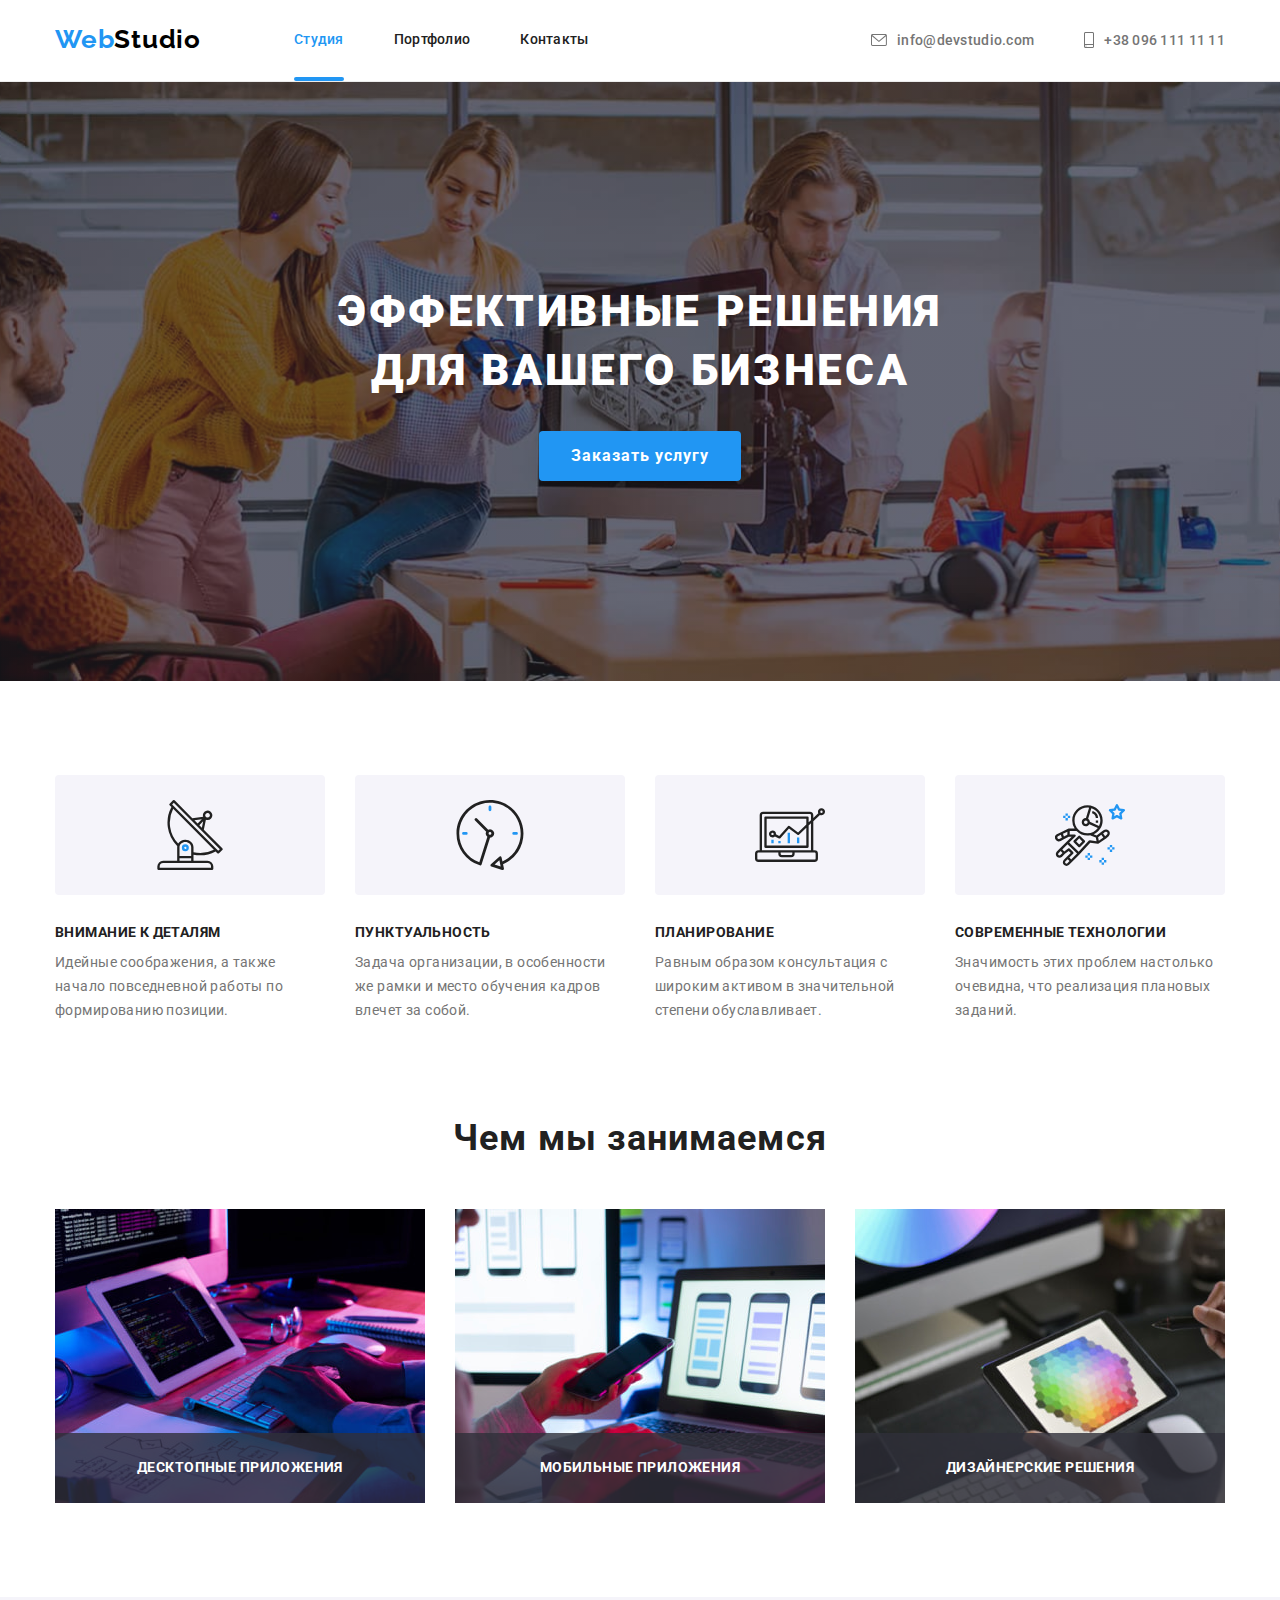
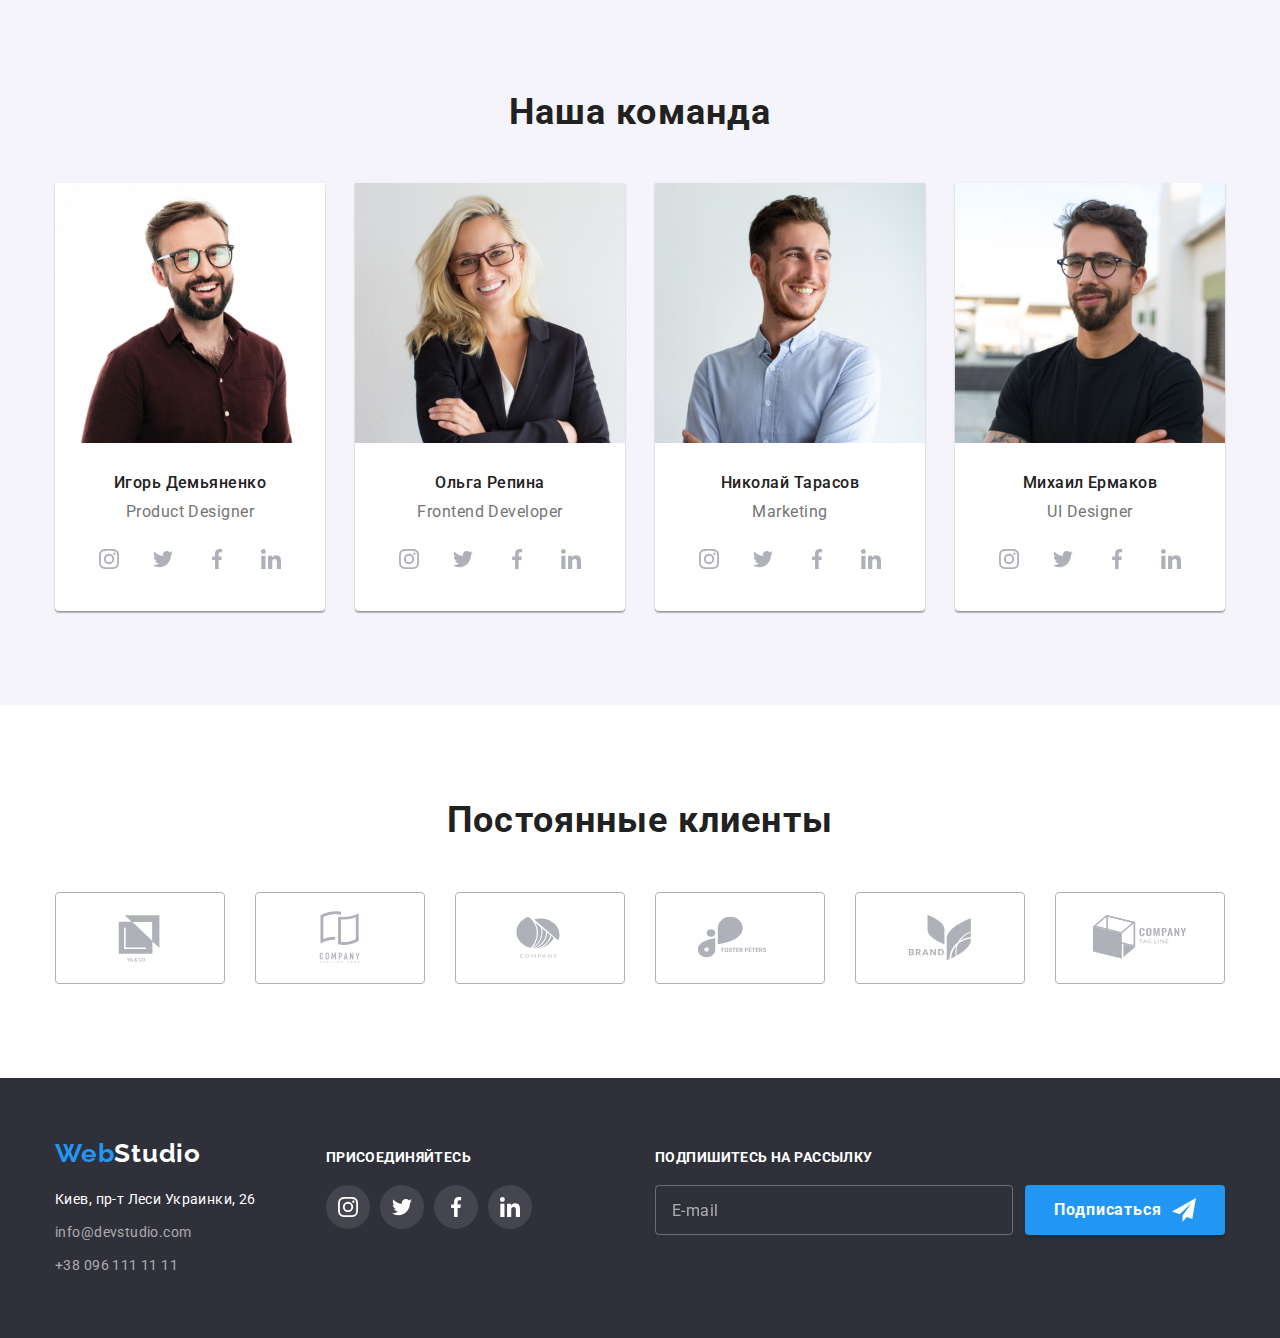
==== index.html @ 572a9377 "Initial commit" ====
<!DOCTYPE html>
<html lang="ru">
  <head>
    <meta charset="UTF-8" />
    <meta http-equiv="X-UA-Compatible" content="IE=edge" />
    <meta name="viewport" content="width=device-width, initial-scale=1.0" />
    <title>WebStudio</title>

    <!-- fonts start -->
    <link rel="preconnect" href="https://fonts.googleapis.com" />
    <link rel="preconnect" href="https://fonts.gstatic.com" crossorigin />
    <link
      href="https://fonts.googleapis.com/css2?family=Raleway:wght@700&family=Roboto:wght@400;500;700;900&display=swap"
      rel="stylesheet"
    />
    <!-- fonts end -->

    <!-- normalize styles start -->

    <link
      rel="stylesheet"
      href="https://cdnjs.cloudflare.com/ajax/libs/modern-normalize/1.1.0/modern-normalize.min.css"
    />

    <!-- normalize styles end-->

    <!-- styles start -->
    <link rel="stylesheet" href="./css/styles.css" />
    <!-- styles end -->
  </head>

  <body data-body>
    <!-- Section Header -->

    <header class="page-header">
      <div class="header-container container">
        <nav class="header-nav">
          <a class="logo-header logo link" href="./index.html" lang="en"
            >Web<span class="studio-header">Studio</span>
          </a>
          <ul class="header-list list">
            <li class="header-list-item">
              <a class="header-link current link" href="./index.html">Студия</a>
            </li>
            <li class="header-list-item">
              <a class="header-link link" href="./portfolio.html">Портфолио</a>
            </li>
            <li class="header-list-item"><a class="header-link link" href="">Контакты</a></li>
          </ul>
        </nav>
        <ul class="contacts list">
          <li class="contacts-item">
            <a class="contacts-header link" href="mailto:info@devstudio.com">
              <svg class="header-icon" width="16" height="12">
                <use href="./images/icons.svg#icon-envelope"></use>
              </svg>
              info@devstudio.com
            </a>
          </li>
          <li class="contacts-item">
            <a class="contacts-header link" href="tel:+380961111111">
              <svg class="header-icon" width="10" height="16">
                <use href="./images/icons.svg#icon-smartphone"></use>
              </svg>
              +38 096 111 11 11
            </a>
          </li>
        </ul>
      </div>
    </header>

    <!-- Main -->

    <main>
      <!-- Section Hero  -->

      <section class="hero">
        <div class="container">
          <h1 class="hero-title">Эффективные решения для вашего бизнеса</h1>
          <button class="hero-btn" type="button" data-modal-open>Заказать услугу</button>
        </div>
      </section>

      <!-- Section Feature -->

      <section class="section-feature section">
        <div class="container">
          <h2 class="section-title visually-hidden">Особенности</h2>
          <ul class="card-set feature-list list">
            <li class="feature-item card-set-item">
              <div class="feature-icon">
                <svg width="70" height="70">
                  <use href="./images/icons.svg#icon-antenna"></use>
                </svg>
              </div>
              <h3 class="feature-title">Внимание к деталям</h3>
              <p class="feature-description">
                Идейные соображения, а также начало повседневной работы по формированию позиции.
              </p>
            </li>
            <li class="fature-item card-set-item">
              <div class="feature-icon">
                <svg width="70" height="70">
                  <use href="./images/icons.svg#icon-clock"></use>
                </svg>
              </div>
              <h3 class="feature-title">Пунктуальность</h3>
              <p class="feature-description">
                Задача организации, в особенности же рамки и место обучения кадров влечет за собой.
              </p>
            </li>
            <li class="fature-item card-set-item">
              <div class="feature-icon">
                <svg width="70" height="70">
                  <use href="./images/icons.svg#icon-diagram"></use>
                </svg>
              </div>
              <h3 class="feature-title">Планирование</h3>
              <p class="feature-description">
                Равным образом консультация с широким активом в значительной степени обуславливает.
              </p>
            </li>
            <li class="fature-item card-set-item">
              <div class="feature-icon">
                <svg width="70" height="70">
                  <use href="./images/icons.svg#icon-astronaut"></use>
                </svg>
              </div>
              <h3 class="feature-title">Современные технологии</h3>
              <p class="feature-description">
                Значимость этих проблем настолько очевидна, что реализация плановых заданий.
              </p>
            </li>
          </ul>
        </div>
      </section>

      <!-- Section Examples -->

      <section class="section-examples section">
        <div class="container">
          <h2 class="section-title">Чем мы занимаемся</h2>
          <ul class="examples-list list card-set">
            <li class="examples-item card-set-item">
              <img
                src="./images/work/img_1.jpg"
                alt="программист набирает код на планшете"
                width="370"
                height="294"
              />
              <p class="examples-item-description">Десктопные приложения</p>
            </li>
            <li class="examples-item card-set-item">
              <img
                src="./images/work/img_2.jpg"
                alt="девушка сверяет макет на нокибуке и в смартфоне "
                width="370"
                height="294"
              />
              <p class="examples-item-description">Мобильные приложения</p>
            </li>
            <li class="examples-item card-set-item">
              <img
                src="./images/work/img_3.jpg"
                alt="цветовая гамма на планшете"
                width="370"
                height="294"
              />
              <p class="examples-item-description">Дизайнерские решения</p>
            </li>
          </ul>
        </div>
      </section>

      <!-- Section Team -->

      <section class="section-team section">
        <div class="container">
          <h2 class="section-title">Наша команда</h2>
          <ul class="card-set list">
            <li class="team-member card-set-item">
              <img
                class="member-photo"
                src="./images/team/person_1.jpg"
                alt="молодой мужчина с бородой, в очках, темные волосы, в коричневой рубашке"
                width="270"
                height="260"
              />
              <h3 class="member-name">Игорь Демьяненко</h3>
              <p class="member-position" lang="en">Product Designer</p>
              <ul class="social-media list">
                <li class="social-media-item">
                  <a
                    class="social-media-link link"
                    href=""
                    target="_blank"
                    rel="noopener noreferrer"
                    aria-label="instagram"
                  >
                    <svg class="social-media-icon" width="20" height="20">
                      <use href="./images/icons.svg#icon-instagram"></use>
                    </svg>
                  </a>
                </li>
                <li class="social-media-item">
                  <a
                    class="social-media-link link"
                    href=""
                    target="_blank"
                    rel="noopener noreferrer"
                    aria-label="twitter"
                  >
                    <svg class="social-media-icon" width="20" height="20">
                      <use href="./images/icons.svg#icon-twitter"></use>
                    </svg>
                  </a>
                </li>
                <li class="social-media-item">
                  <a
                    class="social-media-link link"
                    href=""
                    target="_blank"
                    rel="noopener noreferrer"
                    aria-label="facebook"
                  >
                    <svg class="social-media-icon" width="20" height="20">
                      <use href="./images/icons.svg#icon-facebook"></use>
                    </svg>
                  </a>
                </li>
                <li class="social-media-item">
                  <a
                    class="social-media-link link"
                    href=""
                    target="_blank"
                    rel="noopener noreferrer"
                    aria-label="linkedin"
                  >
                    <svg class="social-media-icon" width="20" height="20">
                      <use href="./images/icons.svg#icon-linkedin"></use>
                    </svg>
                  </a>
                </li>
              </ul>
            </li>
            <li class="team-member card-set-item">
              <img
                class="member-photo"
                src="./images/team/person_2.jpg"
                alt="молодая девушка, в очках, светлые волосы, в темном пиджаке"
                width="270"
                height="260"
              />
              <h3 class="member-name">Ольга Репина</h3>
              <p class="member-position" lang="en">Frontend Developer</p>
              <ul class="social-media list">
                <li class="social-media-item">
                  <a
                    class="social-media-link link"
                    href=""
                    target="_blank"
                    rel="noopener noreferrer"
                    aria-label="instagram"
                  >
                    <svg class="social-media-icon" width="20" height="20">
                      <use href="./images/icons.svg#icon-instagram"></use>
                    </svg>
                  </a>
                </li>
                <li class="social-media-item">
                  <a
                    class="social-media-link link"
                    href=""
                    target="_blank"
                    rel="noopener noreferrer"
                    aria-label="twitter"
                  >
                    <svg class="social-media-icon" width="20" height="20">
                      <use href="./images/icons.svg#icon-twitter"></use>
                    </svg>
                  </a>
                </li>
                <li class="social-media-item">
                  <a
                    class="social-media-link link"
                    href=""
                    target="_blank"
                    rel="noopener noreferrer"
                    aria-label="facebook"
                  >
                    <svg class="social-media-icon" width="20" height="20">
                      <use href="./images/icons.svg#icon-facebook"></use>
                    </svg>
                  </a>
                </li>
                <li class="social-media-item">
                  <a
                    class="social-media-link link"
                    href=""
                    target="_blank"
                    rel="noopener noreferrer"
                    aria-label="linkedin"
                  >
                    <svg class="social-media-icon" width="20" height="20">
                      <use href="./images/icons.svg#icon-linkedin"></use>
                    </svg>
                  </a>
                </li>
              </ul>
            </li>
            <li class="team-member card-set-item">
              <img
                class="member-photo"
                src="./images/team/person_3.jpg"
                alt="молодой мужчина с бородой, темные волосы, в светлой рубашке"
                width="270"
                height="260"
              />
              <h3 class="member-name">Николай Тарасов</h3>
              <p class="member-position" lang="en">Marketing</p>
              <ul class="social-media list">
                <li class="social-media-item">
                  <a
                    class="social-media-link link"
                    href=""
                    target="_blank"
                    rel="noopener noreferrer"
                    aria-label="instagram"
                  >
                    <svg class="social-media-icon" width="20" height="20">
                      <use href="./images/icons.svg#icon-instagram"></use>
                    </svg>
                  </a>
                </li>
                <li class="social-media-item">
                  <a
                    class="social-media-link link"
                    href=""
                    target="_blank"
                    rel="noopener noreferrer"
                    aria-label="twitter"
                  >
                    <svg class="social-media-icon" width="20" height="20">
                      <use href="./images/icons.svg#icon-twitter"></use>
                    </svg>
                  </a>
                </li>
                <li class="social-media-item">
                  <a
                    class="social-media-link link"
                    href=""
                    target="_blank"
                    rel="noopener noreferrer"
                    aria-label="facebook"
                  >
                    <svg class="social-media-icon" width="20" height="20">
                      <use href="./images/icons.svg#icon-facebook"></use>
                    </svg>
                  </a>
                </li>
                <li class="social-media-item">
                  <a
                    class="social-media-link link"
                    href=""
                    target="_blank"
                    rel="noopener noreferrer"
                    aria-label="linkedin"
                  >
                    <svg class="social-media-icon" width="20" height="20">
                      <use href="./images/icons.svg#icon-linkedin"></use>
                    </svg>
                  </a>
                </li>
              </ul>
            </li>
            <li class="team-member card-set-item">
              <img
                class="member-photo"
                src="./images/team/person_4.jpg"
                alt="молодой мужчина с бородой, в очках, темные волосы, в черной футболке"
                width="270"
                height="260"
              />
              <h3 class="member-name">Михаил Ермаков</h3>
              <p class="member-position" lang="en">UI Designer</p>
              <ul class="social-media list">
                <li class="social-media-item">
                  <a
                    class="social-media-link link"
                    href=""
                    target="_blank"
                    rel="noopener noreferrer"
                    aria-label="instagram"
                  >
                    <svg class="social-media-icon" width="20" height="20">
                      <use href="./images/icons.svg#icon-instagram"></use>
                    </svg>
                  </a>
                </li>
                <li class="social-media-item">
                  <a
                    class="social-media-link link"
                    href=""
                    target="_blank"
                    rel="noopener noreferrer"
                    aria-label="twitter"
                  >
                    <svg class="social-media-icon" width="20" height="20">
                      <use href="./images/icons.svg#icon-twitter"></use>
                    </svg>
                  </a>
                </li>
                <li class="social-media-item">
                  <a
                    class="social-media-link link"
                    href=""
                    target="_blank"
                    rel="noopener noreferrer"
                    aria-label="facebook"
                  >
                    <svg class="social-media-icon" width="20" height="20">
                      <use href="./images/icons.svg#icon-facebook"></use>
                    </svg>
                  </a>
                </li>
                <li class="social-media-item">
                  <a
                    class="social-media-link link"
                    href=""
                    target="_blank"
                    rel="noopener noreferrer"
                    aria-label="linkedin"
                  >
                    <svg class="social-media-icon" width="20" height="20">
                      <use href="./images/icons.svg#icon-linkedin"></use>
                    </svg>
                  </a>
                </li>
              </ul>
            </li>
          </ul>
        </div>
      </section>

      <!-- Section clients-->

      <section class="section-clients section">
        <div class="container">
          <h2 class="section-title">Постоянные клиенты</h2>
          <ul class="clients-list card-set list">
            <li class="client-card card-set-item">
              <a
                class="client-card-link"
                href=""
                target="_blank"
                rel="noopener noreferrer"
                aria-label="логотип компании YA&CO"
              >
                <svg class="client-icon" width="106" height="60">
                  <use href="./images/icons.svg#icon-logo-1"></use>
                </svg>
              </a>
            </li>
            <li class="client-card card-set-item">
              <a
                class="client-card-link"
                href=""
                target="_blank"
                rel="noopener noreferrer"
                aria-label="логотип компании COMPANY TAGLINE HERE"
              >
                <svg class="client-icon" width="106" height="60">
                  <use href="./images/icons.svg#icon-logo-2"></use>
                </svg>
              </a>
            </li>
            <li class="client-card card-set-item">
              <a
                class="client-card-link"
                href=""
                target="_blank"
                rel="noopener noreferrer"
                aria-label="логотип компании FOSTER PETERS"
              >
                <svg class="client-icon" width="106" height="60">
                  <use href="./images/icons.svg#icon-logo-3"></use>
                </svg>
              </a>
            </li>
            <li class="client-card card-set-item">
              <a
                class="client-card-link"
                href=""
                target="_blank"
                rel="noopener noreferrer"
                aria-label="логотип компании BRAND"
              >
                <svg class="client-icon" width="106" height="60">
                  <use href="./images/icons.svg#icon-logo-4"></use>
                </svg>
              </a>
            </li>
            <li class="client-card card-set-item">
              <a
                class="client-card-link"
                href=""
                target="_blank"
                rel="noopener noreferrer"
                aria-label="логотип компании COMPANY TAG LINE"
              >
                <svg class="client-icon" width="106" height="60">
                  <use href="./images/icons.svg#icon-logo-5"></use>
                </svg>
              </a>
            </li>
            <li class="client-card card-set-item">
              <a class="client-card-link" href="" target="_blank" rel="noopener noreferrer">
                <svg class="client-icon" width="106" height="60">
                  <use href="./images/icons.svg#icon-logo-6"></use>
                </svg>
              </a>
            </li>
          </ul>
        </div>
      </section>
    </main>

    <!--Section Footer -->

    <footer class="page-footer">
      <div class="container container-footer">
        <div class="footer-contacts">
          <a class="logo-footer logo link" href="#">Web<span class="studio-footer">Studio</span></a>
          <address class="company-address">
            <ul class="list">
              <li class="contact-item">
                <a
                  class="main-address contacts-footer link"
                  href="https://goo.gl/maps/qAztw9pVadm1YtcE8"
                  target="_blank"
                  rel="noopener noreferrer"
                  >Киев, пр-т Леси Украинки, 26</a
                >
              </li>
              <li class="contact-item">
                <a class="contacts-footer link" href="mailto:info@devstudio.com"
                  >info@devstudio.com</a
                >
              </li>
              <li class="contact-item">
                <a class="contacts-footer link" href="tel:+380961111111">+38 096 111 11 11</a>
              </li>
            </ul>
          </address>
        </div>
        <div class="footer-social">
          <h3 class="footer-social-title">присоединяйтесь</h3>
          <ul class="footer-social-media list">
            <li class="footer-social-media-item">
              <a
                class="footer-social-media-link link"
                href=""
                target="_blank"
                rel="noopener noreferrer"
                aria-label="instagram"
              >
                <svg class="footer-social-media-icon" width="20" height="20">
                  <use href="./images/icons.svg#icon-instagram"></use>
                </svg>
              </a>
            </li>
            <li class="footer-social-media-item">
              <a
                class="footer-social-media-link link"
                href=""
                target="_blank"
                rel="noopener noreferrer"
                aria-label="twitter"
              >
                <svg class="footer-social-media-icon" width="20" height="20">
                  <use href="./images/icons.svg#icon-twitter"></use>
                </svg>
              </a>
            </li>
            <li class="footer-social-media-item">
              <a
                class="footer-social-media-link link"
                href=""
                target="_blank"
                rel="noopener noreferrer"
                aria-label="facebook"
              >
                <svg class="footer-social-media-icon" width="20" height="20">
                  <use href="./images/icons.svg#icon-facebook"></use>
                </svg>
              </a>
            </li>
            <li class="footer-social-media-item">
              <a
                class="footer-social-media-link link"
                href=""
                target="_blank"
                rel="noopener noreferrer"
                aria-label="linkedin"
              >
                <svg class="footer-social-media-icon" width="20" height="20">
                  <use href="./images/icons.svg#icon-linkedin"></use>
                </svg>
              </a>
            </li>
          </ul>
        </div>
        <div class="subscription">
          <h3 class="subscription-title">Подпишитесь на рассылку</h3>
          <form>
            <div class="subscription-field">
              <label class="subscription-label">
                <input class="subscription-input" type="email" name="email" placeholder="E-mail" />
              </label>
              <button class="subscription-btn" type="submit">
                Подписаться
                <svg class="subscription-icon" width="24" height="24">
                  <use href="./images/icons.svg#icon-send"></use>
                </svg>
              </button>
            </div>
          </form>
        </div>
      </div>
    </footer>

    <!-- Modal Window -->
    <div class="backdrop is-hidden" data-modal>
      <div class="modal">
        <form class="register-form">
          <strong class="modal-title">Оставьте свои данные, мы вам перезвоним</strong>
          <div class="form-field">
            <label class="form-label" for="name">Имя</label>
            <div class="form-box">
              <input class="form-input" type="text" name="user-name" id="name" />
              <svg class="form-icon" width="18" height="18">
                <use href="./images/icons.svg#icon-person"></use>
              </svg>
            </div>
          </div>

          <div class="form-field">
            <label class="form-label" for="phone">Телефон</label>
            <div class="form-box">
              <input class="form-input" type="tel" name="phone-number" id="phone" />
              <svg class="form-icon" width="18" height="18">
                <use href="./images/icons.svg#icon-phone"></use>
              </svg>
            </div>
          </div>

          <div class="form-field">
            <label class="form-label" for="email">Почта</label>
            <div class="form-box">
              <input class="form-input" type="email" name="email" id="email" />
              <svg class="form-icon" width="18" height="18">
                <use href="./images/icons.svg#icon-email"></use>
              </svg>
            </div>
          </div>

          <label class="textarea-label">
            <span class="form-label-name">Комментарий</span>
            <textarea name="comments" placeholder="Введите текст"></textarea>
          </label>

          <label class="form-checkbox">
            <input
              class="visually-hidden form-checkbox-input"
              type="checkbox"
              name="user-agreement"
            />
            <span class="custom-checkbox">
              <svg class="custom-checkbox-icon" width="16" height="15">
                <use href="./images/icons.svg#icon-check"></use>
              </svg>
            </span>
            <span class="form-checkbox-agreement"
              >Соглашаюсь с рассылкой и принимаю
              <a class="agreement-conditions" href="#" target="_blank" rel="noopener norefferer"
                >Условия договора</a
              ></span
            >
          </label>
          <button class="send-btn" type="submit">Отправить</button>
        </form>
        <button class="modal-close-btn" type="button" data-modal-close>
          <svg class="modal-close-btn-icon" width="18" height="18">
            <use href="./images/icons.svg#icon-close"></use>
          </svg>
        </button>
      </div>
    </div>

    <script src="./js/modal.js"></script>
  </body>
</html>
---- css/styles.css ----
:root{

    /* fonts */

    --main-font: "Roboto";
    --secondary-font: "Raleway";

    /* text colors */

    --primary-text-color:#757575;
    --secondary-text-color: #212121;
    --decoration-text-color:#2196F3;
    --studio-header-color:#000000;
    --light-text-color:#ffffff;
    --contacts-text-color:rgba(255, 255, 255, 0.6);
    --primary-icon-link-color: #AFB1B8;
        
    /* background colors */

    --main-ligt-bg-color: #ffffff;
    --main-darck-bg-color:#2F303A;
    --btn-bg-color: #2196F3;
    --hover-btn-bg-color: #188CE8;
    --secondary-bg-color:#F5F4FA;
    --hero-bg-color: #C4C4C4;
    --footer-media-link-bg-color: rgba(255, 255, 255, 0.1);
    --item-dscr-bg-color: rgba(47, 48, 58, 0.8);
    --portfolio-overlyey-bg-color: rgba(33, 150, 243, 0.9);

    /* border colors */

    --main-brd-color: #ECECEC;
    --card-brd-color: #EEEEEE;

    /* shadows */

    --primary-shadow: rgba(0, 0, 0, 0.15);

     /* others */

    --items: 4;
    --indent: 30px;
    --animation: 250ms cubic-bezier(0.4, 0, 0.2, 1);
   
}

body {
    font-family: var(--main-font), sans-serif;
    font-size: 14px;
    line-height: 1.71;
    color: var(--primary-text-color);
    }


/* reset */
h1,
h2,
h3,
p{
    margin: 0;
}

img {
    display: block;
    max-width: 100%;
    height: auto;
}

/* common styles start */

.no-scroll{
    overflow: hidden;
}

.container {
    width: 1200px;
    padding-left: 15px;
    padding-right: 15px;
    margin-left: auto;
    margin-right: auto;
}

.link {
    text-decoration: none;
}

.list {
    list-style: none;
    margin: 0;
    padding: 0;
}

.company-address{
    font-style: inherit;
}

/* common styles end */

/* Cітка із застосуванням flex-box */

.card-set {
    display: flex;
    flex-wrap: wrap;
    margin: calc(-1 * var(--indent) / 2);
}

.card-set-item {
    flex-basis: calc((100% - var(--indent) * var(--items)) / var(--items));
    margin: calc(var(--indent) / 2);
}




/* other */

.visually-hidden {
    position: absolute;
    width: 1px;
    height: 1px;
    margin: -1px;
    border: 0;
    padding: 0;
    white-space: nowrap;
    clip-path: inset(100%);
    clip: rect(0 0 0 0);
    overflow: hidden;
}

/* Section Header */

.page-header{
    border-bottom: 1px solid var(--main-brd-color);
}

.header-container,
.header-nav{
    display: flex;
    align-items: center;
}

.logo {
    font-family: var(--secondary-font), sans-serif;
    font-weight: 700;
    font-size: 26px;
    line-height: 1.19;      
    letter-spacing: 0.03em;
    color: var(--decoration-text-color);
}

.logo-header{
    padding-top: 24px;
    padding-bottom: 25px;
    margin-right: 93px;
}

.studio-header {
    color: var(--studio-header-color);
}

.header-list {
    display: flex;
}


.header-list-item:not(:last-child){
    position: relative;

    margin-right: 50px;
} 

.header-list-item .current{
    color: var(--decoration-text-color);
}

.header-list-item .current::after{
    content: '';

    position: absolute;
    bottom:-1px;
    left: 0;

    width: 100%;
    height: 4px;
    display: inline-block;
    border-radius: 2px;
    background-color: var(--decoration-text-color);
}

.header-link {
    display: block;
    padding-top: 32px;
    padding-bottom: 32px;

    font-weight: 500;
    line-height: 1.14;
    letter-spacing: 0.02em;
    color: var(--secondary-text-color);

    transition: color var(--animation);
}

.header-link:hover,
.header-link:focus{
    color: var(--decoration-text-color);
}

.contacts{
    display: flex;
    margin-left: auto;

}

.contacts-item:not(:last-child){
    margin-right: 50px;
}

.contacts-header {
    display: flex;
    padding-top: 32px;
    padding-bottom: 32px;
    align-items: center;
    

    font-weight: 500;
    line-height: 1.19;
    letter-spacing: 0.02em;
    color: inherit;

    transition: color var(--animation);
}


.contacts-header:hover,
.contacts-header:focus{
    color: var(--decoration-text-color);
}

.header-icon {
    margin-right: 10px;
    fill: currentColor;   
}

/* Section Hero */

.hero {
    max-width: 1600px;
    margin-right: auto;
    margin-left: auto;
    padding-top: 200px;
    padding-bottom: 200px;

    text-align: center;
    
    background-color: var(--hero-bg-color);
    background-image: 
    linear-gradient(to right, rgba(47, 48, 58, 0.4), rgba(47, 48, 58, 0.4)), 
    url(../images/hero/bg-img.jpg);
    background-repeat: no-repeat;
    background-position: center;
    background-size: cover;
}

.hero-title {
    width: 696px;
    margin: 0 auto;
       
    font-weight: 900;
    font-size: 44px;
    line-height: 1.36;
    letter-spacing: 0.06em;
    text-transform: uppercase;
    color: var(--light-text-color)
    }

.hero-btn {
    margin-top: 30px;
    padding: 10px 32px;
    min-width: 200px;


    font-family: inherit;
    font-weight: 700;
    font-size: 16px;
    line-height: 1.88;
    letter-spacing: 0.06em;
    color: var(--light-text-color);
    
    box-shadow: 0px 4px 4px var(--primary-shadow);
    border: none;    
    border-radius: 4px;
    background-color: var(--btn-bg-color);
    cursor: pointer;
       
    transition: background-color var(--animation);
        
}

.hero-btn:hover,
.hero-btn:focus {
    background-color: var(--hover-btn-bg-color);
}

/* Sections */

.section {
    padding-top: 94px;
    padding-bottom: 94px;     
}

.section-title {
    margin-bottom: 50px;

    font-weight: 700;
    font-size: 36px;
    line-height: 1.17;
    text-align: center;
    letter-spacing: 0.03em;
    color: var(--secondary-text-color);
}



/* Sections Feature */

.feature-title {
    margin-bottom: 10px;

    font-weight: 700;
    font-size: inherit;
    line-height: 1.14;
    letter-spacing: 0.03em;
    text-transform: uppercase;
    color: var(--secondary-text-color);
}

.feature-icon {
    display: flex;
    align-items: center;
    justify-content: center;
    width: 270px;
    height: 120px;
    margin-bottom: 30px;
    
    border-radius: 4px;
    background-color: var(--secondary-bg-color) ;
    

}

.feature-description {
    letter-spacing: 0.03em;
}

/* Section Examples */

.section-examples {
    padding-top: 0;
}

.examples-list{
    --items: 3;
}

.examples-item{
    position: relative;
    
}

.examples-item-description{
    position: absolute;
    bottom: 0;
    left: 0;

    display: flex;
    align-items: center;
    justify-content: center;
    width: 100%;
    height: 70px;
    
    
    font-weight: 700;
    line-height: 1.14;
        letter-spacing: 0.03em;
    text-transform: uppercase;    
    color: var(--light-text-color);

    background-color: var(--item-dscr-bg-color);
}

/* Secteaon Team */

.section-team {
    background-color: var(--secondary-bg-color);
}

.team-member {
    background-color: var(--main-ligt-bg-color);
    box-shadow: 0px 1px 3px rgba(0, 0, 0, 0.12), 0px 1px 1px rgba(0, 0, 0, 0.14), 0px 2px 1px rgba(0, 0, 0, 0.2);
    border-radius: 0px 0px 4px 4px;
}

.member-photo{
    margin-bottom: 30px;
}

.member-name {
    margin-bottom: 10px;

    font-weight: 500;
    font-size: 16px;
    line-height: 1.19;  
    text-align: center;
    letter-spacing: 0.03em;
    color: var(--secondary-text-color);  
}

.member-position {
    margin-bottom: 16px;
    
    font-size: 16px;
    line-height: 1.19;
    text-align: center;
    letter-spacing: 0.03em;
    }

.social-media {
    display: flex;
    justify-content: center;
    margin-bottom: 30px;
}

.social-media-item{
    width: 44px;
    height: 44px;
}

.social-media-item:not(:last-child) {
    margin-right: 10px;
}

.social-media-link {
    display: flex;
    align-items: center;
    justify-content: center;
    width: 100%;
    height: 100%;

    color: var(--primary-icon-link-color);
    border-radius: 50%;

    transition: color var(--animation), background-color var(--animation);
}

.social-media-link:hover,
.social-media-link:focus{
    color: var(--light-text-color);
    background-color: var(--decoration-text-color);
    outline: transparent;
}

.social-media-icon{
    fill: currentColor;
}

/* Section clients */

.clients-list  {
    --items: 6; 
}

.client-card{
    height: 92px;
}

.client-card-link {
    display: flex;
    align-items: center;
    justify-content: center;
    width: 100%;
    height: 100%;

    border: 1px solid #AFB1B8;
    border-radius: 4px;
    color: var(--primary-icon-link-color);

    transition: color var(--animation), border-color var(--animation);
}

.client-card-link:hover,
.client-card-link:focus {
    color: var(--decoration-text-color);
    border-color: var(--decoration-text-color);
    outline: transparent;    
}

.client-icon{
    fill: currentColor;
}


/* Section Portfolio */

.portfolio-btn-list{
    display: flex;
   
    justify-content: center;
    margin-bottom: 50px;  
}

.btn-item:not(:last-child) {
    margin-right: 8px;
}

.portfolio-btn {
    padding: 6px 22px;
    
    font-family: inherit;
    font-weight: 500;
    font-size: 16px;
    line-height: 1.63;
    text-align: center;
    letter-spacing: 0.03em;
    color: var(--secondary-text-color);
    border-radius: 4px;
    border:none;
    background-color: var(--secondary-bg-color);
    cursor: pointer;

    transition: color var(--animation), background-color var(--animation), box-shadow var(--animation);
}

.portfolio-btn:hover,
.portfolio-btn:focus {
    color: var(--light-text-color);
    background-color: var(--btn-bg-color);
    box-shadow: 
    0px 3px 1px rgba(0, 0, 0, 0.1), 
    0px 1px 2px rgba(0, 0, 0, 0.08), 
    0px 2px 2px rgba(0, 0, 0, 0.12);
}

.portfolio-list{
    --items: 3;
}

.portfolio-item {
    position: relative;
    overflow: hidden;
}

.project-item{
    display: block;

    transition: box-shadow var(--animation)
}

.project-item:hover,
.project-item:focus{
    box-shadow:  
    0px 1px 1px rgba(0, 0, 0, 0.12), 
    0px 4px 4px rgba(0, 0, 0, 0.06), 
    1px 4px 6px rgba(0, 0, 0, 0.16);
}

.portfolio-overlay {
    position: absolute;
    top: 0;
    left: 0;
    

    transform: translateY(101%);

    width: 100%;
    height: 100%;
   
    padding: 63px 24px;

    background-color: var(--portfolio-overlyey-bg-color);

    
    transition: transform var(--animation);
}

.card-set-item:hover .portfolio-overlay {
    transform: translateY(0);

}

.portfolio-description {
    font-size: 18px;
    line-height: 1.56;
    letter-spacing: 0.03em;
    color: var(--light-text-color);


}

.project {
    padding: 20px 24px;
    border: 1px solid var(--card-brd-color);
    border-top: none;
}



.project-name{
    margin-bottom: 4px;

    font-weight: 700;
    font-size: 18px;
    line-height: 2.0;
    letter-spacing: 0.06em;
    color: var(--secondary-text-color);
}

.project-type {
    font-size: 16px;
    line-height: 1.88;     
    letter-spacing: 0.03em;
    color: var(--primary-text-color);
}




/* Section Footer */

.page-footer{
    padding-top: 60px;
    padding-bottom: 60px;

    background-color: var(--main-darck-bg-color);
}

.container-footer{
    display: flex;
    align-items: baseline;
}

.footer-contacts{
    margin-right: 70px;
}
    

.logo-footer{
    display: block;
    margin-bottom: 20px;

    
}

.studio-footer {
    color: var(--light-text-color);
}

.list .main-address{
    color: var(--light-text-color);
}

.contact-item:not(:last-child) {
    margin-bottom: 9px;
}

.contacts-footer{      
    letter-spacing: 0.03em;
    color: var(--contacts-text-color);

    transition: color var(--animation);
}

.contacts-footer:hover,
.contacts-footer:focus{
    color: var(--decoration-text-color);
}

.footer-social-title,
.subscription-title{
    margin-bottom: 20px;
    
    font-size: 14px;
    line-height: 1.14;
    letter-spacing: 0.03em;
    text-transform: uppercase;
    color: var(--light-text-color);

}

.footer-social-media {
    display: flex;
    justify-content: center; 
}

.footer-social-media-item{
    width: 44px;
    height: 44px;
}

.footer-social-media-item:not(:last-child){
    margin-right: 10px;
}

.footer-social-media-link {
    display: flex;
    align-items: center;
    justify-content: center;
    width: 100%;
    height: 100%;

    color: var(--light-text-color);
    background-color:var(--footer-media-link-bg-color) ;
    border-radius: 50%;

    transition: background-color var(--animation);
}

.footer-social-media-link:hover,
.footer-social-media-link:focus {
    background-color:var(--btn-bg-color);
    outline: transparent;
}



.footer-social-media-icon {
    fill: currentColor;
}

.subscription{
    margin-left: auto;
}

.subscription-field{
    display: flex;
    gap: 12px;
}

.subscription-input::placeholder{
    font-size: 16px;
    line-height: 1.25;
    letter-spacing: 0.03em;
    color: var(--contacts-text-color);}

.subscription-input{
    width: 358px;
    height: 50px;
    padding: 0 16px;

    font-size: 16px;
    line-height: 1.25;
    letter-spacing: 0.03em;
    color: var(--contacts-text-color);

    background-color: inherit;
    border: 1px solid rgba(255, 255, 255, 0.3);
    filter: drop-shadow(0px 4px 4px var(--primary-shadow));
    border-radius: 4px;

    transition: border-color var(--animation);
}

.subscription-input:hover,
.subscription-input:focus{
    border-color: var(--light-text-color);
    outline: transparent;
}


.subscription-btn{
    display: flex;
    align-items: center;
    justify-content: center;
    width: 200px;
    height: 50px;
    padding: 0;
    gap: 10px;
    

    font-weight: 700;
    font-size: 16px;
    line-height: 1.88;
    letter-spacing: 0.06em;   
    color: var(--light-text-color);
    
    background-color: var(--btn-bg-color);
    box-shadow: 0px 4px 4px var(--primary-shadow);
    border: none;
    border-radius: 4px;
    cursor: pointer;

    transition: background-color var(--animation);
}

.subscription-btn:hover,
.subscription-btn:focus{
    background-color: var(--hover-btn-bg-color);
}

.subscription-icon{
    fill: var(--light-text-color);
}



/* Modal Window */

.backdrop {
    position: fixed;
    top: 0;
    left: 0;
    width: 100%;
    height: 100%;
    
    background-color: rgba(0, 0, 0, 0.2);
    
    opacity: 1;
    visibility: visible;
    pointer-events: initial;
    
    transition: opacity var(--animation), visibility var(--animation);
}

.backdrop.is-hidden{
    opacity: 0;
    visibility: hidden;
    pointer-events: none;
}

.modal{
    position: relative;
    top: 50%;
    left: 50%;

    padding: 40px;
        
    transform: translate(-50%, -50%);

    width: 528px;
    min-height: 581px;

    background-color: var(--main-ligt-bg-color);
    box-shadow: 0px 1px 3px rgba(0, 0, 0, 0.12), 0px 1px 1px rgba(0, 0, 0, 0.14), 0px 2px 1px rgba(0, 0, 0, 0.2);
    border-radius: 4px;
}

.register-form {
    display: inline-flex;
    flex-direction: column;
}

.modal-title{
    margin-bottom: 12px;

    font-weight: 700;
    font-size: 20px;
    line-height: 1.15;
    letter-spacing: 0.03em;
    color: var(--secondary-text-color);
}

.form-field{
    margin-bottom: 10px;
}

.form-label{
    display: block;
    
    margin-bottom: 4px;
    
    font-size: 12px;
    line-height: 1.17;
    letter-spacing: 0.01em;
}

.form-box{
    position: relative;
}

.form-input{
    width: 100%;
    height: 40px;
   
    padding: 0 8px 0 41px; 

    font-size: 12px;
    line-height: 1.17;
    letter-spacing: 0.01em;

    border: 1px solid rgba(33, 33, 33, 0.2);
    border-radius: 4px;

    transition: border-color var(--animation);
}

.form-icon{
    position: absolute;
    top: 50%;
    left: 12px;
    transform: translateY(-50%);
   
    transition: fill var(--animation);
}

.form-input:hover,
.form-input:focus,
.form-input:hover + .form-icon,
.form-input:focus + .form-icon {
    border-color: var(--decoration-text-color);
    outline: transparent;
    fill: var(--decoration-text-color);
}

.form-label-name{
    margin-bottom: 4px;

    font-size: 12px;
    line-height: 1.17;
    letter-spacing: 0.01em;
}

textarea{
    resize: none;
    width: 100%;
    height: 120px;

    padding: 12px 16px;
    margin-bottom: 20px;

    font-size: 12px;
    line-height: 1.17;
    letter-spacing: 0.01em;
    
    border: 1px solid rgba(33, 33, 33, 0.2);
    border-radius: 4px;

    transition: border-color var(--animation);
}

textarea:hover,
textarea:focus{
    border-color: var(--decoration-text-color);
    outline: transparent;
}

textarea::placeholder{
    font-size: 12px;
    line-height: 1.17;
    letter-spacing: 0.01em;
    color: rgba(117, 117, 117, 0.5);
}

.form-checkbox{
    display: flex;
    align-items: center;
    justify-content: center;
    margin-bottom: 30px;
    
    cursor: pointer;
}

.custom-checkbox{
    display: inline-flex;
    align-items: center;
    justify-content: center;
    width: 16px;
    height: 15px;
    margin-right: 7px;

    outline: 2px solid var(--primary-text-color); 
    outline-offset: -2px;
    border-radius: 2px;

    transition: background-color var(--animation), outline-color var(--animation), filter var(--animation);
}

.form-checkbox-input:hover + .custom-checkbox,
.form-checkbox-input:focus + .custom-checkbox{
    outline-color: var(--secondary-text-color);

}

.form-checkbox-input:checked + .custom-checkbox {
    background-color: var(--decoration-text-color);
    outline-color: transparent;
    filter: drop-shadow(0px 4px 4px rgba(0, 0, 0, 0.25));
}

.custom-checkbox-icon{
    fill: var(--light-text-color);
}


.form-checkbox-agreement{
    letter-spacing: 0.03em;

    user-select: none;
}

.agreement-conditions {
    text-decoration: underline;
    color:var(--decoration-text-color);
}

.send-btn { 
    min-width: 200px;
    height: 50px;
    margin-left: auto;
    margin-right: auto;  
    padding: 10px 55px 10px 56px; 

    font-size: 16px;
    line-height: 1.88;
    letter-spacing: 0.06em;
    color: var(--light-text-color);

    background-color: var(--btn-bg-color);
    box-shadow: 0px 4px 4px var(--primary-shadow);
    border-radius: 4px;
    border: none;
    cursor: pointer;

    transition: background-color var(--animation);
}

.send-btn:hover,
.send-btn:focus{
    background-color: var(--hover-btn-bg-color);
}

.modal-close-btn{
    position: absolute;
    top: 8px;
    right: 8px;

    display: flex;
    align-items: center;
    justify-content: center;

    width: 30px;
    height: 30px;
    padding: 0;
    
    background-color: var(--main-ligt-bg-color);
    border-radius: 50%;
    border: 1px solid rgba(0, 0, 0, 0.1);
    cursor: pointer;
}

.modal-close-btn-icon{
    transition: fill var(--animation);
}   

.modal-close-btn:hover > .modal-close-btn-icon,
.modal-close-btn:focus > .modal-close-btn-icon{
    fill: var(--decoration-text-color);
}
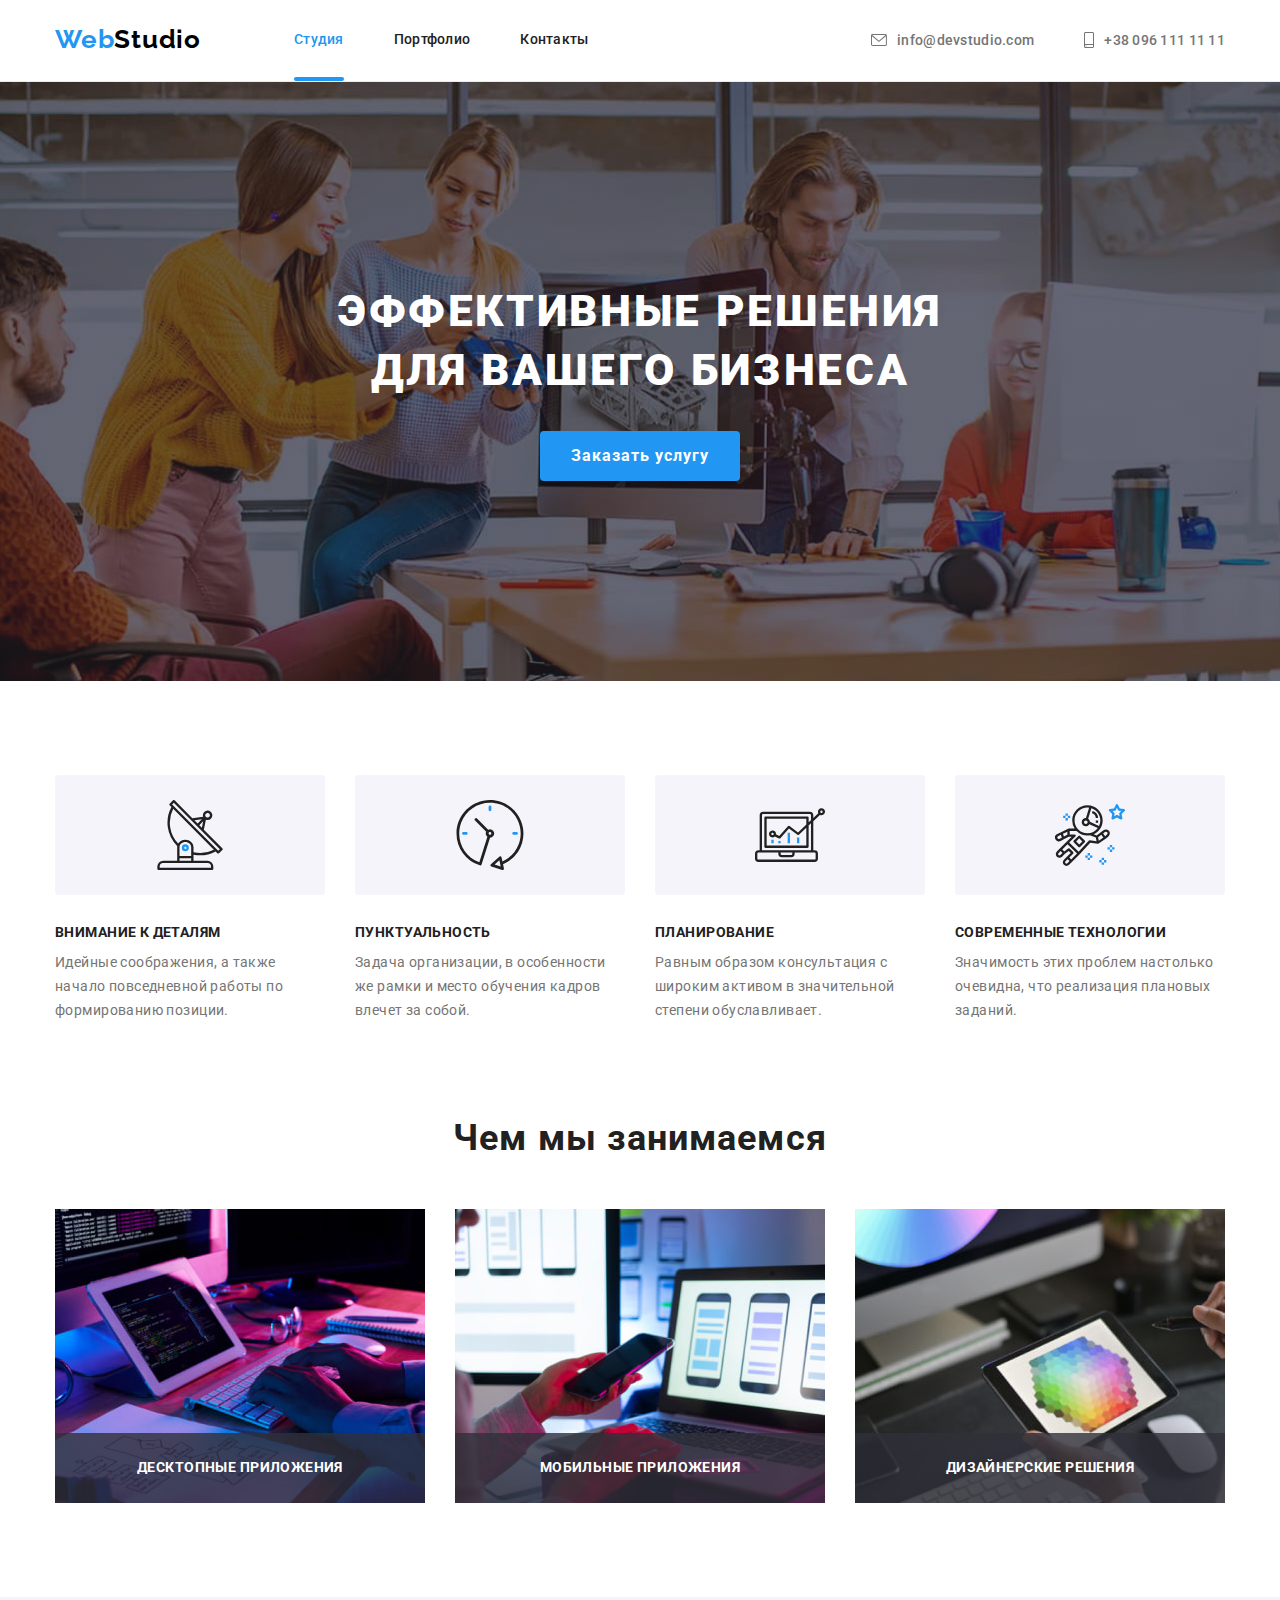
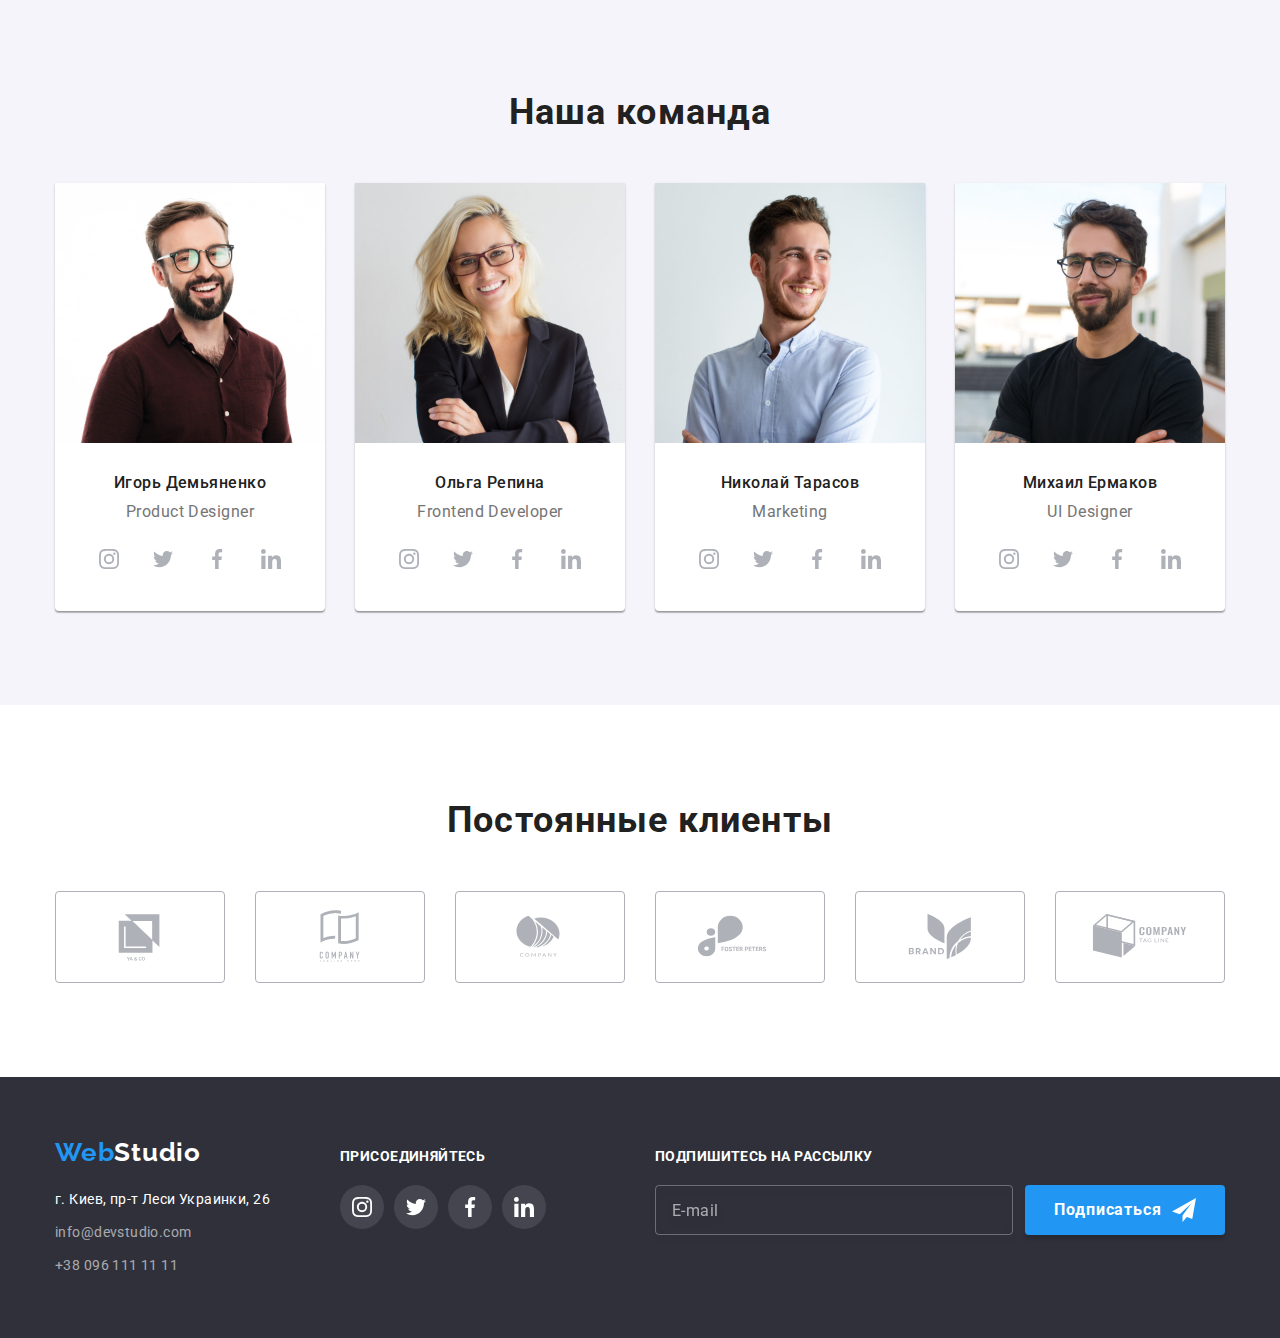
==== commit 0bda1435: "змінив класи по ВЕМ" ====
--- a/index.html
+++ b/index.html
@@ -32,34 +32,34 @@
   <body data-body>
     <!-- Section Header -->
 
-    <header class="page-header">
-      <div class="header-container container">
-        <nav class="header-nav">
-          <a class="logo-header logo link" href="./index.html" lang="en"
-            >Web<span class="studio-header">Studio</span>
-          </a>
-          <ul class="header-list list">
-            <li class="header-list-item">
-              <a class="header-link current link" href="./index.html">Студия</a>
-            </li>
-            <li class="header-list-item">
-              <a class="header-link link" href="./portfolio.html">Портфолио</a>
-            </li>
-            <li class="header-list-item"><a class="header-link link" href="">Контакты</a></li>
+    <header class="header">
+      <div class="header__container container">
+        <a class="header__logo logo link" href="./index.html" lang="en"
+          >Web<span class="logo logo--dark-text">Studio</span>
+        </a>
+        <nav class="nav">
+          <ul class="nav__list list">
+            <li class="nav__item">
+              <a class="nav__link nav__link--current link" href="./index.html">Студия</a>
+            </li>
+            <li class="nav__item">
+              <a class="nav__link link" href="./portfolio.html">Портфолио</a>
+            </li>
+            <li class="nav__item"><a class="nav__link link" href="">Контакты</a></li>
           </ul>
         </nav>
         <ul class="contacts list">
-          <li class="contacts-item">
-            <a class="contacts-header link" href="mailto:info@devstudio.com">
-              <svg class="header-icon" width="16" height="12">
+          <li class="contacts__item">
+            <a class="contacts__link link" href="mailto:info@devstudio.com">
+              <svg class="contacts__icon" width="16" height="12">
                 <use href="./images/icons.svg#icon-envelope"></use>
               </svg>
               info@devstudio.com
             </a>
           </li>
-          <li class="contacts-item">
-            <a class="contacts-header link" href="tel:+380961111111">
-              <svg class="header-icon" width="10" height="16">
+          <li class="contacts__item">
+            <a class="contacts__link link" href="tel:+380961111111">
+              <svg class="contacts__icon" width="10" height="16">
                 <use href="./images/icons.svg#icon-smartphone"></use>
               </svg>
               +38 096 111 11 11
@@ -76,58 +76,58 @@
 
       <section class="hero">
         <div class="container">
-          <h1 class="hero-title">Эффективные решения для вашего бизнеса</h1>
-          <button class="hero-btn" type="button" data-modal-open>Заказать услугу</button>
+          <h1 class="hero__title">Эффективные решения для вашего бизнеса</h1>
+          <button class="btn hero__btn" type="button" data-modal-open>Заказать услугу</button>
         </div>
       </section>
 
       <!-- Section Feature -->
 
-      <section class="section-feature section">
+      <section class="feature section">
         <div class="container">
-          <h2 class="section-title visually-hidden">Особенности</h2>
-          <ul class="card-set feature-list list">
-            <li class="feature-item card-set-item">
-              <div class="feature-icon">
+          <h2 class="feature__title tittle visually-hidden">Особенности</h2>
+          <ul class="feature__list card-set list">
+            <li class="feature__item card-set__item">
+              <div class="feature__icon">
                 <svg width="70" height="70">
                   <use href="./images/icons.svg#icon-antenna"></use>
                 </svg>
               </div>
-              <h3 class="feature-title">Внимание к деталям</h3>
-              <p class="feature-description">
+              <h3 class="feature__subtitle">Внимание к деталям</h3>
+              <p class="feature__description">
                 Идейные соображения, а также начало повседневной работы по формированию позиции.
               </p>
             </li>
-            <li class="fature-item card-set-item">
-              <div class="feature-icon">
+            <li class="fature__item card-set__item">
+              <div class="feature__icon">
                 <svg width="70" height="70">
                   <use href="./images/icons.svg#icon-clock"></use>
                 </svg>
               </div>
-              <h3 class="feature-title">Пунктуальность</h3>
-              <p class="feature-description">
+              <h3 class="feature__subtitle">Пунктуальность</h3>
+              <p class="feature__description">
                 Задача организации, в особенности же рамки и место обучения кадров влечет за собой.
               </p>
             </li>
-            <li class="fature-item card-set-item">
-              <div class="feature-icon">
+            <li class="fature__item card-set__item">
+              <div class="feature__icon">
                 <svg width="70" height="70">
                   <use href="./images/icons.svg#icon-diagram"></use>
                 </svg>
               </div>
-              <h3 class="feature-title">Планирование</h3>
-              <p class="feature-description">
+              <h3 class="feature__subtitle">Планирование</h3>
+              <p class="feature__description">
                 Равным образом консультация с широким активом в значительной степени обуславливает.
               </p>
             </li>
-            <li class="fature-item card-set-item">
-              <div class="feature-icon">
+            <li class="fature__item card-set__item">
+              <div class="feature__icon">
                 <svg width="70" height="70">
                   <use href="./images/icons.svg#icon-astronaut"></use>
                 </svg>
               </div>
-              <h3 class="feature-title">Современные технологии</h3>
-              <p class="feature-description">
+              <h3 class="feature__subtitle">Современные технологии</h3>
+              <p class="feature__description">
                 Значимость этих проблем настолько очевидна, что реализация плановых заданий.
               </p>
             </li>
@@ -137,36 +137,36 @@
 
       <!-- Section Examples -->
 
-      <section class="section-examples section">
+      <section class="examples section">
         <div class="container">
-          <h2 class="section-title">Чем мы занимаемся</h2>
-          <ul class="examples-list list card-set">
-            <li class="examples-item card-set-item">
+          <h2 class="examples__title tittle">Чем мы занимаемся</h2>
+          <ul class="examples__list list card-set">
+            <li class="examples__item card-set__item">
               <img
                 src="./images/work/img_1.jpg"
                 alt="программист набирает код на планшете"
                 width="370"
                 height="294"
               />
-              <p class="examples-item-description">Десктопные приложения</p>
-            </li>
-            <li class="examples-item card-set-item">
+              <p class="examples__description">Десктопные приложения</p>
+            </li>
+            <li class="examples__item card-set__item">
               <img
                 src="./images/work/img_2.jpg"
                 alt="девушка сверяет макет на нокибуке и в смартфоне "
                 width="370"
                 height="294"
               />
-              <p class="examples-item-description">Мобильные приложения</p>
-            </li>
-            <li class="examples-item card-set-item">
+              <p class="examples__description">Мобильные приложения</p>
+            </li>
+            <li class="examples__item card-set__item">
               <img
                 src="./images/work/img_3.jpg"
                 alt="цветовая гамма на планшете"
                 width="370"
                 height="294"
               />
-              <p class="examples-item-description">Дизайнерские решения</p>
+              <p class="examples__description">Дизайнерские решения</p>
             </li>
           </ul>
         </div>
@@ -174,264 +174,264 @@
 
       <!-- Section Team -->
 
-      <section class="section-team section">
+      <section class="team section">
         <div class="container">
-          <h2 class="section-title">Наша команда</h2>
-          <ul class="card-set list">
-            <li class="team-member card-set-item">
+          <h2 class="team__title tittle">Наша команда</h2>
+          <ul class="team__list card-set list">
+            <li class="team__item card-set__item">
               <img
-                class="member-photo"
+                class="team__photo"
                 src="./images/team/person_1.jpg"
                 alt="молодой мужчина с бородой, в очках, темные волосы, в коричневой рубашке"
                 width="270"
                 height="260"
               />
-              <h3 class="member-name">Игорь Демьяненко</h3>
-              <p class="member-position" lang="en">Product Designer</p>
-              <ul class="social-media list">
-                <li class="social-media-item">
-                  <a
-                    class="social-media-link link"
+              <h3 class="team__subtitle">Игорь Демьяненко</h3>
+              <p class="team__position" lang="en">Product Designer</p>
+              <ul class="social-media team__social-media list">
+                <li class="social-media__item">
+                  <a
+                    class="social-media__link link"
                     href=""
                     target="_blank"
                     rel="noopener noreferrer"
                     aria-label="instagram"
                   >
-                    <svg class="social-media-icon" width="20" height="20">
+                    <svg class="social-media__icon" width="20" height="20">
                       <use href="./images/icons.svg#icon-instagram"></use>
                     </svg>
                   </a>
                 </li>
-                <li class="social-media-item">
-                  <a
-                    class="social-media-link link"
+                <li class="social-media__item">
+                  <a
+                    class="social-media__link link"
                     href=""
                     target="_blank"
                     rel="noopener noreferrer"
                     aria-label="twitter"
                   >
-                    <svg class="social-media-icon" width="20" height="20">
+                    <svg class="social-media__icon" width="20" height="20">
                       <use href="./images/icons.svg#icon-twitter"></use>
                     </svg>
                   </a>
                 </li>
-                <li class="social-media-item">
-                  <a
-                    class="social-media-link link"
+                <li class="social-media__item">
+                  <a
+                    class="social-media__link link"
                     href=""
                     target="_blank"
                     rel="noopener noreferrer"
                     aria-label="facebook"
                   >
-                    <svg class="social-media-icon" width="20" height="20">
+                    <svg class="social-media__icon" width="20" height="20">
                       <use href="./images/icons.svg#icon-facebook"></use>
                     </svg>
                   </a>
                 </li>
-                <li class="social-media-item">
-                  <a
-                    class="social-media-link link"
+                <li class="social-media__item">
+                  <a
+                    class="social-media__link link"
                     href=""
                     target="_blank"
                     rel="noopener noreferrer"
                     aria-label="linkedin"
                   >
-                    <svg class="social-media-icon" width="20" height="20">
+                    <svg class="social-media__icon" width="20" height="20">
                       <use href="./images/icons.svg#icon-linkedin"></use>
                     </svg>
                   </a>
                 </li>
               </ul>
             </li>
-            <li class="team-member card-set-item">
+            <li class="team__item card-set__item">
               <img
-                class="member-photo"
+                class="team__photo"
                 src="./images/team/person_2.jpg"
                 alt="молодая девушка, в очках, светлые волосы, в темном пиджаке"
                 width="270"
                 height="260"
               />
-              <h3 class="member-name">Ольга Репина</h3>
-              <p class="member-position" lang="en">Frontend Developer</p>
+              <h3 class="team__subtitle">Ольга Репина</h3>
+              <p class="team__position" lang="en">Frontend Developer</p>
               <ul class="social-media list">
-                <li class="social-media-item">
-                  <a
-                    class="social-media-link link"
+                <li class="social-media__item">
+                  <a
+                    class="social-media__link link"
                     href=""
                     target="_blank"
                     rel="noopener noreferrer"
                     aria-label="instagram"
                   >
-                    <svg class="social-media-icon" width="20" height="20">
+                    <svg class="social-media__icon" width="20" height="20">
                       <use href="./images/icons.svg#icon-instagram"></use>
                     </svg>
                   </a>
                 </li>
-                <li class="social-media-item">
-                  <a
-                    class="social-media-link link"
+                <li class="social-media__item">
+                  <a
+                    class="social-media__link link"
                     href=""
                     target="_blank"
                     rel="noopener noreferrer"
                     aria-label="twitter"
                   >
-                    <svg class="social-media-icon" width="20" height="20">
+                    <svg class="social-media__icon" width="20" height="20">
                       <use href="./images/icons.svg#icon-twitter"></use>
                     </svg>
                   </a>
                 </li>
-                <li class="social-media-item">
-                  <a
-                    class="social-media-link link"
+                <li class="social-media__item">
+                  <a
+                    class="social-media__link link"
                     href=""
                     target="_blank"
                     rel="noopener noreferrer"
                     aria-label="facebook"
                   >
-                    <svg class="social-media-icon" width="20" height="20">
+                    <svg class="social-media__icon" width="20" height="20">
                       <use href="./images/icons.svg#icon-facebook"></use>
                     </svg>
                   </a>
                 </li>
-                <li class="social-media-item">
-                  <a
-                    class="social-media-link link"
+                <li class="social-media__item">
+                  <a
+                    class="social-media__link link"
                     href=""
                     target="_blank"
                     rel="noopener noreferrer"
                     aria-label="linkedin"
                   >
-                    <svg class="social-media-icon" width="20" height="20">
+                    <svg class="social-media__icon" width="20" height="20">
                       <use href="./images/icons.svg#icon-linkedin"></use>
                     </svg>
                   </a>
                 </li>
               </ul>
             </li>
-            <li class="team-member card-set-item">
+            <li class="team__item card-set__item">
               <img
-                class="member-photo"
+                class="team__photo"
                 src="./images/team/person_3.jpg"
                 alt="молодой мужчина с бородой, темные волосы, в светлой рубашке"
                 width="270"
                 height="260"
               />
-              <h3 class="member-name">Николай Тарасов</h3>
-              <p class="member-position" lang="en">Marketing</p>
+              <h3 class="team__subtitle">Николай Тарасов</h3>
+              <p class="team__position" lang="en">Marketing</p>
               <ul class="social-media list">
-                <li class="social-media-item">
-                  <a
-                    class="social-media-link link"
+                <li class="social-media__item">
+                  <a
+                    class="social-media__link link"
                     href=""
                     target="_blank"
                     rel="noopener noreferrer"
                     aria-label="instagram"
                   >
-                    <svg class="social-media-icon" width="20" height="20">
+                    <svg class="social-media__icon" width="20" height="20">
                       <use href="./images/icons.svg#icon-instagram"></use>
                     </svg>
                   </a>
                 </li>
-                <li class="social-media-item">
-                  <a
-                    class="social-media-link link"
+                <li class="social-media__item">
+                  <a
+                    class="social-media__link link"
                     href=""
                     target="_blank"
                     rel="noopener noreferrer"
                     aria-label="twitter"
                   >
-                    <svg class="social-media-icon" width="20" height="20">
+                    <svg class="social-media__icon" width="20" height="20">
                       <use href="./images/icons.svg#icon-twitter"></use>
                     </svg>
                   </a>
                 </li>
-                <li class="social-media-item">
-                  <a
-                    class="social-media-link link"
+                <li class="social-media__item">
+                  <a
+                    class="social-media__link link"
                     href=""
                     target="_blank"
                     rel="noopener noreferrer"
                     aria-label="facebook"
                   >
-                    <svg class="social-media-icon" width="20" height="20">
+                    <svg class="social-media__icon" width="20" height="20">
                       <use href="./images/icons.svg#icon-facebook"></use>
                     </svg>
                   </a>
                 </li>
-                <li class="social-media-item">
-                  <a
-                    class="social-media-link link"
+                <li class="social-media__item">
+                  <a
+                    class="social-media__link link"
                     href=""
                     target="_blank"
                     rel="noopener noreferrer"
                     aria-label="linkedin"
                   >
-                    <svg class="social-media-icon" width="20" height="20">
+                    <svg class="social-media__icon" width="20" height="20">
                       <use href="./images/icons.svg#icon-linkedin"></use>
                     </svg>
                   </a>
                 </li>
               </ul>
             </li>
-            <li class="team-member card-set-item">
+            <li class="team__item card-set__item">
               <img
-                class="member-photo"
+                class="team__photo"
                 src="./images/team/person_4.jpg"
                 alt="молодой мужчина с бородой, в очках, темные волосы, в черной футболке"
                 width="270"
                 height="260"
               />
-              <h3 class="member-name">Михаил Ермаков</h3>
-              <p class="member-position" lang="en">UI Designer</p>
+              <h3 class="team__subtitle">Михаил Ермаков</h3>
+              <p class="team__position" lang="en">UI Designer</p>
               <ul class="social-media list">
-                <li class="social-media-item">
-                  <a
-                    class="social-media-link link"
+                <li class="social-media__item">
+                  <a
+                    class="social-media__link link"
                     href=""
                     target="_blank"
                     rel="noopener noreferrer"
                     aria-label="instagram"
                   >
-                    <svg class="social-media-icon" width="20" height="20">
+                    <svg class="social-media__icon" width="20" height="20">
                       <use href="./images/icons.svg#icon-instagram"></use>
                     </svg>
                   </a>
                 </li>
-                <li class="social-media-item">
-                  <a
-                    class="social-media-link link"
+                <li class="social-media__item">
+                  <a
+                    class="social-media__link link"
                     href=""
                     target="_blank"
                     rel="noopener noreferrer"
                     aria-label="twitter"
                   >
-                    <svg class="social-media-icon" width="20" height="20">
+                    <svg class="social-media__icon" width="20" height="20">
                       <use href="./images/icons.svg#icon-twitter"></use>
                     </svg>
                   </a>
                 </li>
-                <li class="social-media-item">
-                  <a
-                    class="social-media-link link"
+                <li class="social-media__item">
+                  <a
+                    class="social-media__link link"
                     href=""
                     target="_blank"
                     rel="noopener noreferrer"
                     aria-label="facebook"
                   >
-                    <svg class="social-media-icon" width="20" height="20">
+                    <svg class="social-media__icon" width="20" height="20">
                       <use href="./images/icons.svg#icon-facebook"></use>
                     </svg>
                   </a>
                 </li>
-                <li class="social-media-item">
-                  <a
-                    class="social-media-link link"
+                <li class="social-media__item">
+                  <a
+                    class="social-media__link link"
                     href=""
                     target="_blank"
                     rel="noopener noreferrer"
                     aria-label="linkedin"
                   >
-                    <svg class="social-media-icon" width="20" height="20">
+                    <svg class="social-media__icon" width="20" height="20">
                       <use href="./images/icons.svg#icon-linkedin"></use>
                     </svg>
                   </a>
@@ -444,78 +444,78 @@
 
       <!-- Section clients-->
 
-      <section class="section-clients section">
+      <section class="clients section">
         <div class="container">
-          <h2 class="section-title">Постоянные клиенты</h2>
-          <ul class="clients-list card-set list">
-            <li class="client-card card-set-item">
-              <a
-                class="client-card-link"
+          <h2 class="clients__title tittle">Постоянные клиенты</h2>
+          <ul class="clients__list card-set list">
+            <li class="client__item card-set__item">
+              <a
+                class="client__link"
                 href=""
                 target="_blank"
                 rel="noopener noreferrer"
                 aria-label="логотип компании YA&CO"
               >
-                <svg class="client-icon" width="106" height="60">
+                <svg class="client__icon" width="106" height="60">
                   <use href="./images/icons.svg#icon-logo-1"></use>
                 </svg>
               </a>
             </li>
-            <li class="client-card card-set-item">
-              <a
-                class="client-card-link"
+            <li class="client__item card-set__item">
+              <a
+                class="client__link"
                 href=""
                 target="_blank"
                 rel="noopener noreferrer"
                 aria-label="логотип компании COMPANY TAGLINE HERE"
               >
-                <svg class="client-icon" width="106" height="60">
+                <svg class="client__icon" width="106" height="60">
                   <use href="./images/icons.svg#icon-logo-2"></use>
                 </svg>
               </a>
             </li>
-            <li class="client-card card-set-item">
-              <a
-                class="client-card-link"
+            <li class="client__item card-set__item">
+              <a
+                class="client__link"
                 href=""
                 target="_blank"
                 rel="noopener noreferrer"
                 aria-label="логотип компании FOSTER PETERS"
               >
-                <svg class="client-icon" width="106" height="60">
+                <svg class="client__icon" width="106" height="60">
                   <use href="./images/icons.svg#icon-logo-3"></use>
                 </svg>
               </a>
             </li>
-            <li class="client-card card-set-item">
-              <a
-                class="client-card-link"
+            <li class="client__item card-set__item">
+              <a
+                class="client__link"
                 href=""
                 target="_blank"
                 rel="noopener noreferrer"
                 aria-label="логотип компании BRAND"
               >
-                <svg class="client-icon" width="106" height="60">
+                <svg class="client__icon" width="106" height="60">
                   <use href="./images/icons.svg#icon-logo-4"></use>
                 </svg>
               </a>
             </li>
-            <li class="client-card card-set-item">
-              <a
-                class="client-card-link"
+            <li class="client__item card-set__item">
+              <a
+                class="client__link"
                 href=""
                 target="_blank"
                 rel="noopener noreferrer"
                 aria-label="логотип компании COMPANY TAG LINE"
               >
-                <svg class="client-icon" width="106" height="60">
+                <svg class="client__icon" width="106" height="60">
                   <use href="./images/icons.svg#icon-logo-5"></use>
                 </svg>
               </a>
             </li>
-            <li class="client-card card-set-item">
-              <a class="client-card-link" href="" target="_blank" rel="noopener noreferrer">
-                <svg class="client-icon" width="106" height="60">
+            <li class="client__item card-set__item">
+              <a class="client__link" href="" target="_blank" rel="noopener noreferrer">
+                <svg class="client__icon" width="106" height="60">
                   <use href="./images/icons.svg#icon-logo-6"></use>
                 </svg>
               </a>
@@ -527,83 +527,83 @@
 
     <!--Section Footer -->
 
-    <footer class="page-footer">
-      <div class="container container-footer">
-        <div class="footer-contacts">
-          <a class="logo-footer logo link" href="#">Web<span class="studio-footer">Studio</span></a>
-          <address class="company-address">
-            <ul class="list">
-              <li class="contact-item">
+    <footer class="footer">
+      <div class="footer__container container ">
+        <div class="footer__contacts">
+          <a class="footer__logo logo link" href="#">Web<span class="logo logo--light-text">Studio</span></a>
+          <address class="footer-contacts">
+            <ul class="footer-contacts__list list">
+              <li class="footer-contacts__item">
                 <a
-                  class="main-address contacts-footer link"
+                  class="footer-contacts__link footer-contacts__link--light link"
                   href="https://goo.gl/maps/qAztw9pVadm1YtcE8"
                   target="_blank"
                   rel="noopener noreferrer"
-                  >Киев, пр-т Леси Украинки, 26</a
+                  >г. Киев, пр-т Леси Украинки, 26</a
                 >
               </li>
-              <li class="contact-item">
-                <a class="contacts-footer link" href="mailto:info@devstudio.com"
+              <li class="footer-contacts__item">
+                <a class="footer-contacts__link link" href="mailto:info@devstudio.com"
                   >info@devstudio.com</a
                 >
               </li>
-              <li class="contact-item">
-                <a class="contacts-footer link" href="tel:+380961111111">+38 096 111 11 11</a>
+              <li class="footer-contacts__item">
+                <a class="footer-contacts__link link" href="tel:+380961111111">+38 096 111 11 11</a>
               </li>
             </ul>
           </address>
         </div>
-        <div class="footer-social">
-          <h3 class="footer-social-title">присоединяйтесь</h3>
-          <ul class="footer-social-media list">
-            <li class="footer-social-media-item">
-              <a
-                class="footer-social-media-link link"
+        <div class="social">
+          <h3 class="social__title">присоединяйтесь</h3>
+          <ul class="social-media list">
+            <li class="social-media__item">
+              <a
+                class="social-media__link social-media__link--light link"
                 href=""
                 target="_blank"
                 rel="noopener noreferrer"
                 aria-label="instagram"
               >
-                <svg class="footer-social-media-icon" width="20" height="20">
+                <svg class="social-media__icon" width="20" height="20">
                   <use href="./images/icons.svg#icon-instagram"></use>
                 </svg>
               </a>
             </li>
-            <li class="footer-social-media-item">
-              <a
-                class="footer-social-media-link link"
+            <li class="social-media__item">
+              <a
+                class="social-media__link social-media__link--light link"
                 href=""
                 target="_blank"
                 rel="noopener noreferrer"
                 aria-label="twitter"
               >
-                <svg class="footer-social-media-icon" width="20" height="20">
+                <svg class="social-media__icon" width="20" height="20">
                   <use href="./images/icons.svg#icon-twitter"></use>
                 </svg>
               </a>
             </li>
-            <li class="footer-social-media-item">
-              <a
-                class="footer-social-media-link link"
+            <li class="social-media__item">
+              <a
+                class="social-media__link social-media__link--light link"
                 href=""
                 target="_blank"
                 rel="noopener noreferrer"
                 aria-label="facebook"
               >
-                <svg class="footer-social-media-icon" width="20" height="20">
+                <svg class="social-media__icon" width="20" height="20">
                   <use href="./images/icons.svg#icon-facebook"></use>
                 </svg>
               </a>
             </li>
-            <li class="footer-social-media-item">
-              <a
-                class="footer-social-media-link link"
+            <li class="social-media__item">
+              <a
+                class="social-media__link social-media__link--light link"
                 href=""
                 target="_blank"
                 rel="noopener noreferrer"
                 aria-label="linkedin"
               >
-                <svg class="footer-social-media-icon" width="20" height="20">
+                <svg class="social-media__icon" width="20" height="20">
                   <use href="./images/icons.svg#icon-linkedin"></use>
                 </svg>
               </a>
@@ -611,15 +611,15 @@
           </ul>
         </div>
         <div class="subscription">
-          <h3 class="subscription-title">Подпишитесь на рассылку</h3>
+          <h3 class="subscription__title">Подпишитесь на рассылку</h3>
           <form>
-            <div class="subscription-field">
-              <label class="subscription-label">
-                <input class="subscription-input" type="email" name="email" placeholder="E-mail" />
+            <div class="subscription__field">
+              <label class="subscription__label">
+                <input class="subscription__input" type="email" name="email" placeholder="E-mail" />
               </label>
-              <button class="subscription-btn" type="submit">
+              <button class="btn subscription__btn" type="submit">
                 Подписаться
-                <svg class="subscription-icon" width="24" height="24">
+                <svg class="subscription__icon" width="24" height="24">
                   <use href="./images/icons.svg#icon-send"></use>
                 </svg>
               </button>
@@ -633,64 +633,64 @@
     <div class="backdrop is-hidden" data-modal>
       <div class="modal">
         <form class="register-form">
-          <strong class="modal-title">Оставьте свои данные, мы вам перезвоним</strong>
-          <div class="form-field">
-            <label class="form-label" for="name">Имя</label>
-            <div class="form-box">
-              <input class="form-input" type="text" name="user-name" id="name" />
-              <svg class="form-icon" width="18" height="18">
+          <strong class="register-form__title">Оставьте свои данные, мы вам перезвоним</strong>
+          <div class="register-form__field">
+            <label class="register-form__label" for="name">Имя</label>
+            <div class="register-form__box">
+              <input class="register-form__input" type="text" name="user-name" id="name" />
+              <svg class="register-form__icon" width="18" height="18">
                 <use href="./images/icons.svg#icon-person"></use>
               </svg>
             </div>
           </div>
 
-          <div class="form-field">
-            <label class="form-label" for="phone">Телефон</label>
-            <div class="form-box">
-              <input class="form-input" type="tel" name="phone-number" id="phone" />
-              <svg class="form-icon" width="18" height="18">
+          <div class="register-form__field">
+            <label class="register-form__label" for="phone">Телефон</label>
+            <div class="register-form__box">
+              <input class="register-form__input" type="tel" name="phone-number" id="phone" />
+              <svg class="register-form__icon" width="18" height="18">
                 <use href="./images/icons.svg#icon-phone"></use>
               </svg>
             </div>
           </div>
 
-          <div class="form-field">
-            <label class="form-label" for="email">Почта</label>
-            <div class="form-box">
-              <input class="form-input" type="email" name="email" id="email" />
-              <svg class="form-icon" width="18" height="18">
+          <div class="register-form__field">
+            <label class="register-form__label" for="email">Почта</label>
+            <div class="register-form__box">
+              <input class="register-form__input" type="email" name="email" id="email" />
+              <svg class="register-form__icon" width="18" height="18">
                 <use href="./images/icons.svg#icon-email"></use>
               </svg>
             </div>
           </div>
 
-          <label class="textarea-label">
-            <span class="form-label-name">Комментарий</span>
-            <textarea name="comments" placeholder="Введите текст"></textarea>
+          <label class="textarea">
+            <span class="textarea__name">Комментарий</span>
+            <textarea class="textarea__input" name="comments" placeholder="Введите текст"></textarea>
           </label>
 
-          <label class="form-checkbox">
+          <label class="checkbox">
             <input
-              class="visually-hidden form-checkbox-input"
+              class="checkbox__input visually-hidden"
               type="checkbox"
               name="user-agreement"
             />
             <span class="custom-checkbox">
-              <svg class="custom-checkbox-icon" width="16" height="15">
+              <svg class="custom-checkbox__icon" width="16" height="15">
                 <use href="./images/icons.svg#icon-check"></use>
               </svg>
             </span>
-            <span class="form-checkbox-agreement"
+            <span class="checkbox__agreement"
               >Соглашаюсь с рассылкой и принимаю
-              <a class="agreement-conditions" href="#" target="_blank" rel="noopener norefferer"
+              <a class="checkbox__agreement checkbox__agreement--conditions" href="#" target="_blank" rel="noopener norefferer"
                 >Условия договора</a
               ></span
             >
           </label>
-          <button class="send-btn" type="submit">Отправить</button>
+          <button class="btn modal__btn" type="submit">Отправить</button>
         </form>
-        <button class="modal-close-btn" type="button" data-modal-close>
-          <svg class="modal-close-btn-icon" width="18" height="18">
+        <button class="close-btn" type="button" data-modal-close>
+          <svg class="close-btn__icon" width="18" height="18">
             <use href="./images/icons.svg#icon-close"></use>
           </svg>
         </button>
--- a/css/styles.css
+++ b/css/styles.css
@@ -90,13 +90,9 @@
     padding: 0;
 }
 
-.company-address{
-    font-style: inherit;
-}
-
 /* common styles end */
 
-/* Cітка із застосуванням flex-box */
+/* flex-box grid */
 
 .card-set {
     display: flex;
@@ -104,13 +100,10 @@
     margin: calc(-1 * var(--indent) / 2);
 }
 
-.card-set-item {
+.card-set__item {
     flex-basis: calc((100% - var(--indent) * var(--items)) / var(--items));
     margin: calc(var(--indent) / 2);
 }
-
-
-
 
 /* other */
 
@@ -127,14 +120,109 @@
     overflow: hidden;
 }
 
+/* btn */
+
+.btn {
+    display: inline-flex;
+    align-items: center;
+    justify-content: center;
+    min-width: 200px;
+    height: 50px;
+    padding: 0;
+
+    font-weight: 700;
+    font-size: 16px;
+    line-height: 1.88;
+    letter-spacing: 0.06em;
+    color: var(--light-text-color);
+
+    box-shadow: 0px 4px 4px var(--primary-shadow);
+    border: none;
+    border-radius: 4px;
+    background-color: var(--btn-bg-color);
+    cursor: pointer;
+
+    transition: background-color var(--animation);
+}
+
+.btn:hover,
+.btn:focus {
+    background-color: var(--hover-btn-bg-color);
+}
+
+/* social icons */
+
+.social-media {
+    display: flex;
+    justify-content: center;
+}
+
+.team__social-media {
+    margin-bottom: 30px;
+}
+
+.social-media__item {
+    width: 44px;
+    height: 44px;
+}
+
+.social-media__item:not(:last-child) {
+    margin-right: 10px;
+}
+
+.social-media__link {
+    display: flex;
+    align-items: center;
+    justify-content: center;
+    width: 100%;
+    height: 100%;
+
+    color: var(--primary-icon-link-color);
+    border-radius: 50%;
+
+    transition: color var(--animation), background-color var(--animation);
+}
+
+.social-media__link:hover,
+.social-media__link:focus {
+    color: var(--light-text-color);
+    background-color: var(--decoration-text-color);
+    outline: transparent;
+}
+
+.social-media__icon {
+    fill: currentColor;
+}
+
+/* Overlay */
+
+.overlay {
+    position: absolute;
+    top: 0;
+    left: 0;
+
+
+    transform: translateY(101%);
+
+    width: 100%;
+    height: 100%;
+
+    padding: 63px 24px;
+
+    background-color: var(--portfolio-overlyey-bg-color);
+
+
+    transition: transform var(--animation);
+}
+
 /* Section Header */
 
-.page-header{
+.header{
     border-bottom: 1px solid var(--main-brd-color);
 }
 
-.header-container,
-.header-nav{
+.header__container,
+.header__nav{
     display: flex;
     align-items: center;
 }
@@ -148,36 +236,54 @@
     color: var(--decoration-text-color);
 }
 
-.logo-header{
+.header__logo{
     padding-top: 24px;
     padding-bottom: 25px;
     margin-right: 93px;
 }
 
-.studio-header {
+.logo--dark-text {
     color: var(--studio-header-color);
 }
 
-.header-list {
-    display: flex;
-}
-
-
-.header-list-item:not(:last-child){
+.nav__list {
+    display: flex;
+}
+
+
+.nav__item:not(:last-child){
     position: relative;
 
     margin-right: 50px;
 } 
 
-.header-list-item .current{
+.nav__link {
+    display: block;
+    padding-top: 32px;
+    padding-bottom: 32px;
+
+    font-weight: 500;
+    line-height: 1.14;
+    letter-spacing: 0.02em;
+    color: var(--secondary-text-color);
+
+    transition: color var(--animation);
+}
+
+.nav__link:hover,
+.nav__link:focus{
     color: var(--decoration-text-color);
 }
 
-.header-list-item .current::after{
+.nav__link--current {
+    color: var(--decoration-text-color);
+}
+
+.nav__link--current::after {
     content: '';
 
     position: absolute;
-    bottom:-1px;
+    bottom: -1px;
     left: 0;
 
     width: 100%;
@@ -187,35 +293,17 @@
     background-color: var(--decoration-text-color);
 }
 
-.header-link {
-    display: block;
-    padding-top: 32px;
-    padding-bottom: 32px;
-
-    font-weight: 500;
-    line-height: 1.14;
-    letter-spacing: 0.02em;
-    color: var(--secondary-text-color);
-
-    transition: color var(--animation);
-}
-
-.header-link:hover,
-.header-link:focus{
-    color: var(--decoration-text-color);
-}
-
 .contacts{
     display: flex;
     margin-left: auto;
 
 }
 
-.contacts-item:not(:last-child){
+.contacts__item:not(:last-child){
     margin-right: 50px;
 }
 
-.contacts-header {
+.contacts__link {
     display: flex;
     padding-top: 32px;
     padding-bottom: 32px;
@@ -231,12 +319,12 @@
 }
 
 
-.contacts-header:hover,
-.contacts-header:focus{
+.contacts__link:hover,
+.contacts__link:focus{
     color: var(--decoration-text-color);
 }
 
-.header-icon {
+.contacts__icon {
     margin-right: 10px;
     fill: currentColor;   
 }
@@ -261,7 +349,7 @@
     background-size: cover;
 }
 
-.hero-title {
+.hero__title {
     width: 696px;
     margin: 0 auto;
        
@@ -273,32 +361,8 @@
     color: var(--light-text-color)
     }
 
-.hero-btn {
-    margin-top: 30px;
-    padding: 10px 32px;
-    min-width: 200px;
-
-
-    font-family: inherit;
-    font-weight: 700;
-    font-size: 16px;
-    line-height: 1.88;
-    letter-spacing: 0.06em;
-    color: var(--light-text-color);
-    
-    box-shadow: 0px 4px 4px var(--primary-shadow);
-    border: none;    
-    border-radius: 4px;
-    background-color: var(--btn-bg-color);
-    cursor: pointer;
-       
-    transition: background-color var(--animation);
-        
-}
-
-.hero-btn:hover,
-.hero-btn:focus {
-    background-color: var(--hover-btn-bg-color);
+.hero__btn {
+    margin-top: 30px;       
 }
 
 /* Sections */
@@ -308,9 +372,7 @@
     padding-bottom: 94px;     
 }
 
-.section-title {
-    margin-bottom: 50px;
-
+.tittle {
     font-weight: 700;
     font-size: 36px;
     line-height: 1.17;
@@ -322,52 +384,57 @@
 
 
 /* Sections Feature */
-
-.feature-title {
-    margin-bottom: 10px;
-
-    font-weight: 700;
-    font-size: inherit;
-    line-height: 1.14;
-    letter-spacing: 0.03em;
-    text-transform: uppercase;
-    color: var(--secondary-text-color);
-}
-
-.feature-icon {
+.feature__title{
+    margin-bottom: 50px;
+}
+
+.feature__icon {
     display: flex;
     align-items: center;
     justify-content: center;
     width: 270px;
     height: 120px;
     margin-bottom: 30px;
-    
+
     border-radius: 4px;
-    background-color: var(--secondary-bg-color) ;
-    
-
-}
-
-.feature-description {
+    background-color: var(--secondary-bg-color);
+}
+
+.feature__subtitle {
+    margin-bottom: 10px;
+
+    font-weight: 700;
+    font-size: inherit;
+    line-height: 1.14;
+    letter-spacing: 0.03em;
+    text-transform: uppercase;
+    color: var(--secondary-text-color);
+}
+
+.feature__description {
     letter-spacing: 0.03em;
 }
 
 /* Section Examples */
 
-.section-examples {
+.examples {
     padding-top: 0;
 }
 
-.examples-list{
+.examples__title{
+    margin-bottom: 50px;
+}
+
+.examples__list{
     --items: 3;
 }
 
-.examples-item{
+.examples__item{
     position: relative;
     
 }
 
-.examples-item-description{
+.examples__description{
     position: absolute;
     bottom: 0;
     left: 0;
@@ -390,21 +457,25 @@
 
 /* Secteaon Team */
 
-.section-team {
+.team {
     background-color: var(--secondary-bg-color);
 }
 
-.team-member {
+.team__title{
+    margin-bottom: 50px;
+}
+
+.team__item {
     background-color: var(--main-ligt-bg-color);
     box-shadow: 0px 1px 3px rgba(0, 0, 0, 0.12), 0px 1px 1px rgba(0, 0, 0, 0.14), 0px 2px 1px rgba(0, 0, 0, 0.2);
     border-radius: 0px 0px 4px 4px;
 }
 
-.member-photo{
+.team__photo{
     margin-bottom: 30px;
 }
 
-.member-name {
+.team__subtitle {
     margin-bottom: 10px;
 
     font-weight: 500;
@@ -415,7 +486,7 @@
     color: var(--secondary-text-color);  
 }
 
-.member-position {
+.team__position {
     margin-bottom: 16px;
     
     font-size: 16px;
@@ -424,62 +495,27 @@
     letter-spacing: 0.03em;
     }
 
-.social-media {
-    display: flex;
-    justify-content: center;
-    margin-bottom: 30px;
-}
-
-.social-media-item{
-    width: 44px;
-    height: 44px;
-}
-
-.social-media-item:not(:last-child) {
-    margin-right: 10px;
-}
-
-.social-media-link {
+/* Section clients */
+
+.clients__title{
+    margin-bottom: 50px;
+}
+
+.clients__list  {
+    --items: 6; 
+}
+
+.client__item{
+    height: 92px;
+}
+
+.client__link {
     display: flex;
     align-items: center;
     justify-content: center;
     width: 100%;
     height: 100%;
 
-    color: var(--primary-icon-link-color);
-    border-radius: 50%;
-
-    transition: color var(--animation), background-color var(--animation);
-}
-
-.social-media-link:hover,
-.social-media-link:focus{
-    color: var(--light-text-color);
-    background-color: var(--decoration-text-color);
-    outline: transparent;
-}
-
-.social-media-icon{
-    fill: currentColor;
-}
-
-/* Section clients */
-
-.clients-list  {
-    --items: 6; 
-}
-
-.client-card{
-    height: 92px;
-}
-
-.client-card-link {
-    display: flex;
-    align-items: center;
-    justify-content: center;
-    width: 100%;
-    height: 100%;
-
     border: 1px solid #AFB1B8;
     border-radius: 4px;
     color: var(--primary-icon-link-color);
@@ -487,21 +523,25 @@
     transition: color var(--animation), border-color var(--animation);
 }
 
-.client-card-link:hover,
-.client-card-link:focus {
+.client__link:hover,
+.client__link:focus {
     color: var(--decoration-text-color);
     border-color: var(--decoration-text-color);
     outline: transparent;    
 }
 
-.client-icon{
+.client__icon{
     fill: currentColor;
 }
 
 
 /* Section Portfolio */
 
-.portfolio-btn-list{
+.portfolio__title{
+    margin-bottom: 50px;
+}
+
+.portfolio__nav{
     display: flex;
    
     justify-content: center;
@@ -512,7 +552,7 @@
     margin-right: 8px;
 }
 
-.portfolio-btn {
+.portfolio__btn {
     padding: 6px 22px;
     
     font-family: inherit;
@@ -530,8 +570,8 @@
     transition: color var(--animation), background-color var(--animation), box-shadow var(--animation);
 }
 
-.portfolio-btn:hover,
-.portfolio-btn:focus {
+.portfolio__btn:hover,
+.portfolio__btn:focus {
     color: var(--light-text-color);
     background-color: var(--btn-bg-color);
     box-shadow: 
@@ -540,54 +580,34 @@
     0px 2px 2px rgba(0, 0, 0, 0.12);
 }
 
-.portfolio-list{
+.portfolio__list{
     --items: 3;
 }
 
-.portfolio-item {
-    position: relative;
-    overflow: hidden;
-}
-
-.project-item{
+.portfolio__link{
     display: block;
 
     transition: box-shadow var(--animation)
 }
-
-.project-item:hover,
-.project-item:focus{
+.portfolio__link:hover,
+.portfolio__link:focus{
     box-shadow:  
     0px 1px 1px rgba(0, 0, 0, 0.12), 
     0px 4px 4px rgba(0, 0, 0, 0.06), 
     1px 4px 6px rgba(0, 0, 0, 0.16);
 }
 
-.portfolio-overlay {
-    position: absolute;
-    top: 0;
-    left: 0;
-    
-
-    transform: translateY(101%);
-
-    width: 100%;
-    height: 100%;
-   
-    padding: 63px 24px;
-
-    background-color: var(--portfolio-overlyey-bg-color);
-
-    
-    transition: transform var(--animation);
-}
-
-.card-set-item:hover .portfolio-overlay {
+.portfolio__card {
+    position: relative;
+    overflow: hidden;
+}
+
+.card-set__item:hover .overlay {
     transform: translateY(0);
 
 }
 
-.portfolio-description {
+.overlay__desc {
     font-size: 18px;
     line-height: 1.56;
     letter-spacing: 0.03em;
@@ -596,7 +616,7 @@
 
 }
 
-.project {
+.portfolio__desc {
     padding: 20px 24px;
     border: 1px solid var(--card-brd-color);
     border-top: none;
@@ -604,7 +624,7 @@
 
 
 
-.project-name{
+.portfolio__name{
     margin-bottom: 4px;
 
     font-weight: 700;
@@ -614,68 +634,67 @@
     color: var(--secondary-text-color);
 }
 
-.project-type {
+.portfolio__type {
     font-size: 16px;
     line-height: 1.88;     
     letter-spacing: 0.03em;
     color: var(--primary-text-color);
 }
 
-
-
-
 /* Section Footer */
 
-.page-footer{
+.footer{
     padding-top: 60px;
     padding-bottom: 60px;
 
     background-color: var(--main-darck-bg-color);
 }
 
-.container-footer{
+.footer__container{
     display: flex;
     align-items: baseline;
 }
 
+.footer__contacts{
+    margin-right: 70px;
+}
+    
+
+.footer__logo{
+    display: block;
+    margin-bottom: 20px;  
+}
+
+.logo--light-text{
+    color: var(--light-text-color);
+}
+
 .footer-contacts{
-    margin-right: 70px;
-}
-    
-
-.logo-footer{
-    display: block;
-    margin-bottom: 20px;
-
-    
-}
-
-.studio-footer {
+    font-style: inherit;
+}
+
+.footer-contacts__item:not(:last-child) {
+    margin-bottom: 9px;
+}
+
+.footer-contacts__link{
+    letter-spacing: 0.03em;
+    color: var(--contacts-text-color);
+
+    transition: color var(--animation);
+}
+
+.footer-contacts__link--light {
     color: var(--light-text-color);
 }
 
-.list .main-address{
-    color: var(--light-text-color);
-}
-
-.contact-item:not(:last-child) {
-    margin-bottom: 9px;
-}
-
-.contacts-footer{      
-    letter-spacing: 0.03em;
-    color: var(--contacts-text-color);
-
-    transition: color var(--animation);
-}
-
-.contacts-footer:hover,
-.contacts-footer:focus{
+.footer-contacts__link:hover,
+.footer-contacts__link:focus{
     color: var(--decoration-text-color);
 }
 
-.footer-social-title,
-.subscription-title{
+.social__title,
+.subscription__title{
     margin-bottom: 20px;
     
     font-size: 14px;
@@ -683,65 +702,31 @@
     letter-spacing: 0.03em;
     text-transform: uppercase;
     color: var(--light-text-color);
-
-}
-
-.footer-social-media {
-    display: flex;
-    justify-content: center; 
-}
-
-.footer-social-media-item{
-    width: 44px;
-    height: 44px;
-}
-
-.footer-social-media-item:not(:last-child){
-    margin-right: 10px;
-}
-
-.footer-social-media-link {
-    display: flex;
-    align-items: center;
-    justify-content: center;
-    width: 100%;
-    height: 100%;
-
+}
+
+.social-media__link--light{
     color: var(--light-text-color);
-    background-color:var(--footer-media-link-bg-color) ;
-    border-radius: 50%;
+    background-color: var(--footer-media-link-bg-color);
 
     transition: background-color var(--animation);
-}
-
-.footer-social-media-link:hover,
-.footer-social-media-link:focus {
-    background-color:var(--btn-bg-color);
-    outline: transparent;
-}
-
-
-
-.footer-social-media-icon {
-    fill: currentColor;
 }
 
 .subscription{
     margin-left: auto;
 }
 
-.subscription-field{
+.subscription__field{
     display: flex;
     gap: 12px;
 }
 
-.subscription-input::placeholder{
+.subscription__input::placeholder{
     font-size: 16px;
     line-height: 1.25;
     letter-spacing: 0.03em;
     color: var(--contacts-text-color);}
 
-.subscription-input{
+.subscription__input{
     width: 358px;
     height: 50px;
     padding: 0 16px;
@@ -759,44 +744,16 @@
     transition: border-color var(--animation);
 }
 
-.subscription-input:hover,
-.subscription-input:focus{
+.subscription__input:hover,
+.subscription__input:focus{
     border-color: var(--light-text-color);
     outline: transparent;
 }
 
-
-.subscription-btn{
-    display: flex;
-    align-items: center;
-    justify-content: center;
-    width: 200px;
-    height: 50px;
-    padding: 0;
+.subscription__btn{
     gap: 10px;
-    
-
-    font-weight: 700;
-    font-size: 16px;
-    line-height: 1.88;
-    letter-spacing: 0.06em;   
-    color: var(--light-text-color);
-    
-    background-color: var(--btn-bg-color);
-    box-shadow: 0px 4px 4px var(--primary-shadow);
-    border: none;
-    border-radius: 4px;
-    cursor: pointer;
-
-    transition: background-color var(--animation);
-}
-
-.subscription-btn:hover,
-.subscription-btn:focus{
-    background-color: var(--hover-btn-bg-color);
-}
-
-.subscription-icon{
+}
+.subscription__icon{
     fill: var(--light-text-color);
 }
 
@@ -843,12 +800,12 @@
     border-radius: 4px;
 }
 
-.register-form {
+.register-form{
     display: inline-flex;
     flex-direction: column;
 }
 
-.modal-title{
+.register-form__title{
     margin-bottom: 12px;
 
     font-weight: 700;
@@ -858,11 +815,11 @@
     color: var(--secondary-text-color);
 }
 
-.form-field{
+.register-form__field{
     margin-bottom: 10px;
 }
 
-.form-label{
+.register-form__label{
     display: block;
     
     margin-bottom: 4px;
@@ -872,11 +829,11 @@
     letter-spacing: 0.01em;
 }
 
-.form-box{
+.register-form__box{
     position: relative;
 }
 
-.form-input{
+.register-form__input{
     width: 100%;
     height: 40px;
    
@@ -892,7 +849,7 @@
     transition: border-color var(--animation);
 }
 
-.form-icon{
+.register-form__icon{
     position: absolute;
     top: 50%;
     left: 12px;
@@ -901,16 +858,16 @@
     transition: fill var(--animation);
 }
 
-.form-input:hover,
-.form-input:focus,
-.form-input:hover + .form-icon,
-.form-input:focus + .form-icon {
+.register-form__input:hover,
+.register-form__input:focus,
+.register-form__input:hover + .register-form__icon,
+.register-form__input:focus + .register-form__icon {
     border-color: var(--decoration-text-color);
     outline: transparent;
     fill: var(--decoration-text-color);
 }
 
-.form-label-name{
+.textarea__name{
     margin-bottom: 4px;
 
     font-size: 12px;
@@ -918,7 +875,7 @@
     letter-spacing: 0.01em;
 }
 
-textarea{
+.textarea__input{
     resize: none;
     width: 100%;
     height: 120px;
@@ -936,20 +893,20 @@
     transition: border-color var(--animation);
 }
 
-textarea:hover,
-textarea:focus{
+.textarea__input:hover,
+.textarea__input:focus{
     border-color: var(--decoration-text-color);
     outline: transparent;
 }
 
-textarea::placeholder{
+.textarea__input::placeholder{
     font-size: 12px;
     line-height: 1.17;
     letter-spacing: 0.01em;
     color: rgba(117, 117, 117, 0.5);
 }
 
-.form-checkbox{
+.checkbox{
     display: flex;
     align-items: center;
     justify-content: center;
@@ -973,61 +930,39 @@
     transition: background-color var(--animation), outline-color var(--animation), filter var(--animation);
 }
 
-.form-checkbox-input:hover + .custom-checkbox,
-.form-checkbox-input:focus + .custom-checkbox{
+.checkbox__input:hover + .checkbox,
+.checkbox__input:focus + .checkbox{
     outline-color: var(--secondary-text-color);
 
 }
 
-.form-checkbox-input:checked + .custom-checkbox {
+.checkbox__input:checked + .custom-checkbox {
     background-color: var(--decoration-text-color);
     outline-color: transparent;
     filter: drop-shadow(0px 4px 4px rgba(0, 0, 0, 0.25));
 }
 
-.custom-checkbox-icon{
+.custom-checkbox__icon{
     fill: var(--light-text-color);
 }
 
-
-.form-checkbox-agreement{
+.checkbox__agreement{
     letter-spacing: 0.03em;
 
     user-select: none;
 }
 
-.agreement-conditions {
+.checkbox__agreement--conditions {
     text-decoration: underline;
     color:var(--decoration-text-color);
 }
 
-.send-btn { 
-    min-width: 200px;
-    height: 50px;
+.modal__btn {
+    margin-right: auto;
     margin-left: auto;
-    margin-right: auto;  
-    padding: 10px 55px 10px 56px; 
-
-    font-size: 16px;
-    line-height: 1.88;
-    letter-spacing: 0.06em;
-    color: var(--light-text-color);
-
-    background-color: var(--btn-bg-color);
-    box-shadow: 0px 4px 4px var(--primary-shadow);
-    border-radius: 4px;
-    border: none;
-    cursor: pointer;
-
-    transition: background-color var(--animation);
-}
-
-.send-btn:hover,
-.send-btn:focus{
-    background-color: var(--hover-btn-bg-color);
-}
-
-.modal-close-btn{
+}
+
+.close-btn{
     position: absolute;
     top: 8px;
     right: 8px;
@@ -1046,11 +981,11 @@
     cursor: pointer;
 }
 
-.modal-close-btn-icon{
+.close-btn__icon{
     transition: fill var(--animation);
 }   
 
-.modal-close-btn:hover > .modal-close-btn-icon,
-.modal-close-btn:focus > .modal-close-btn-icon{
+.close-btn:hover > .close-btn__icon,
+.close-btn:focus > .close-btn__icon{
     fill: var(--decoration-text-color);
 }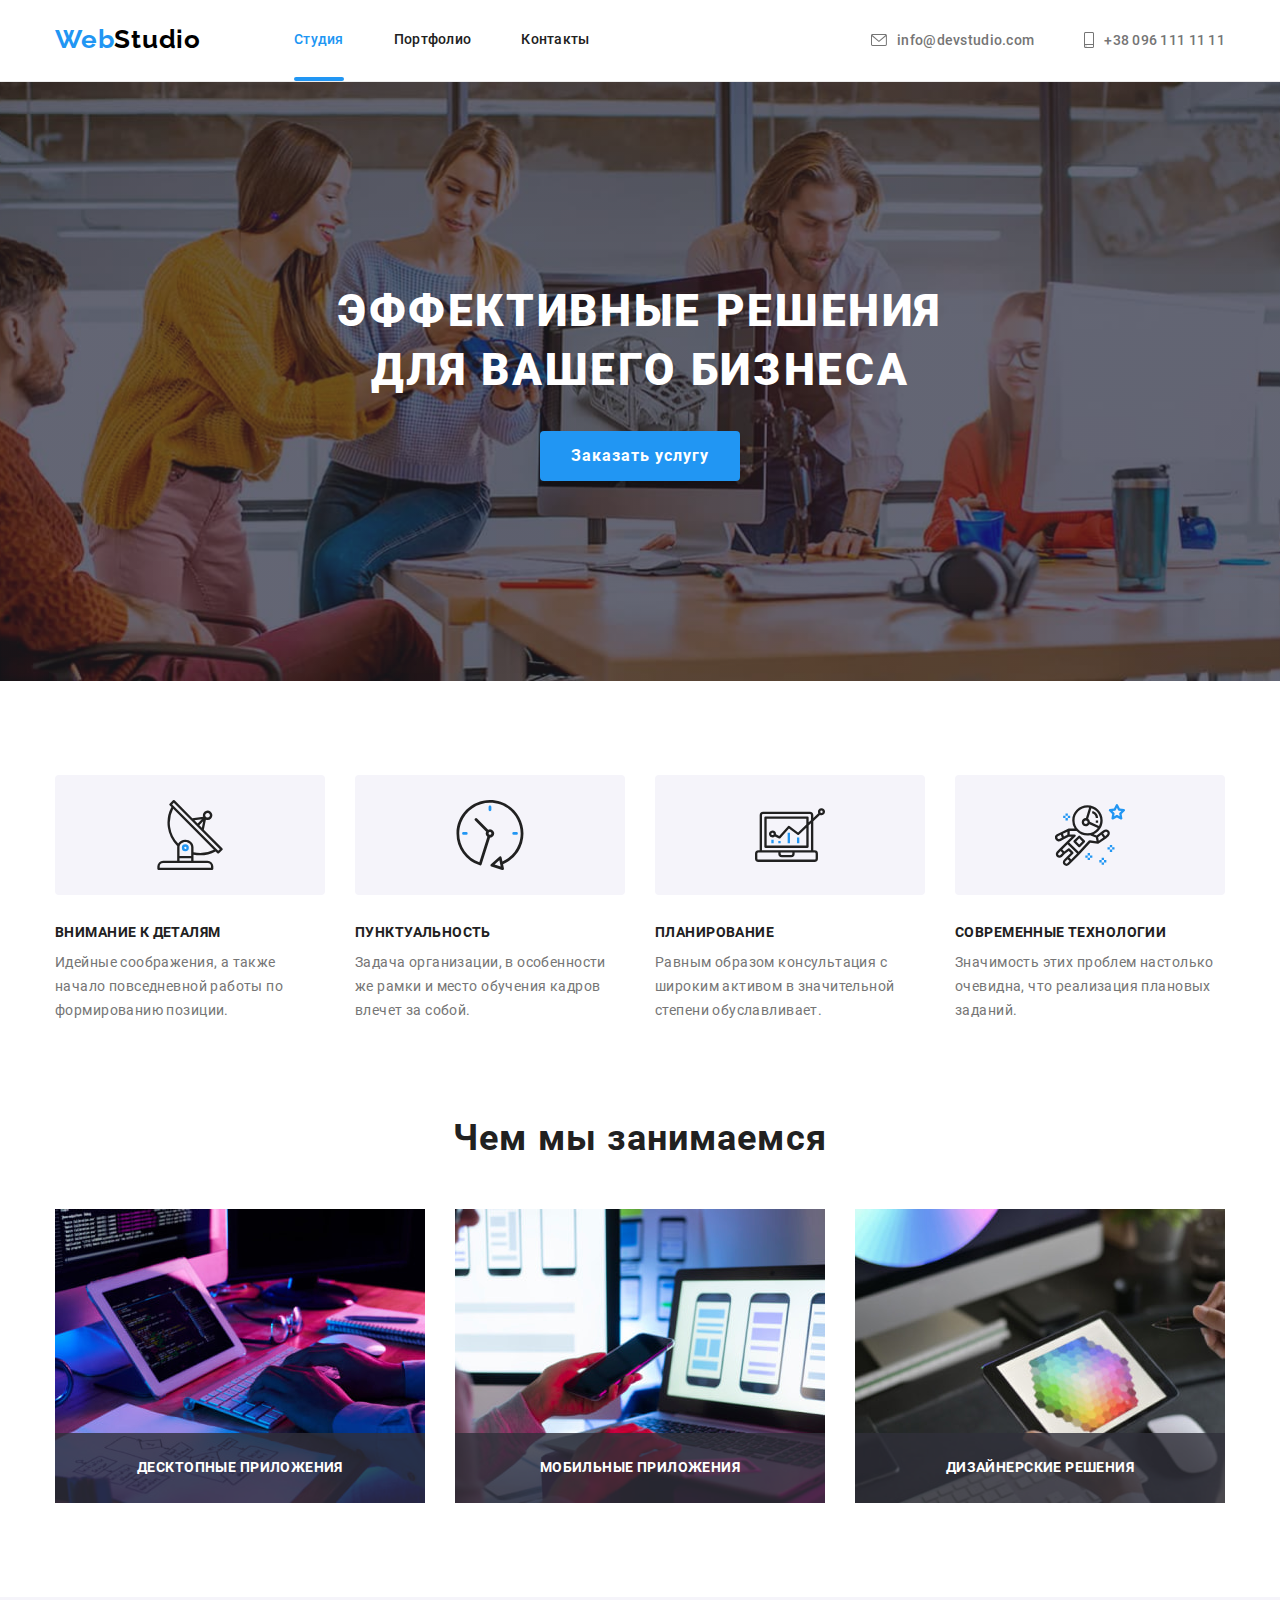
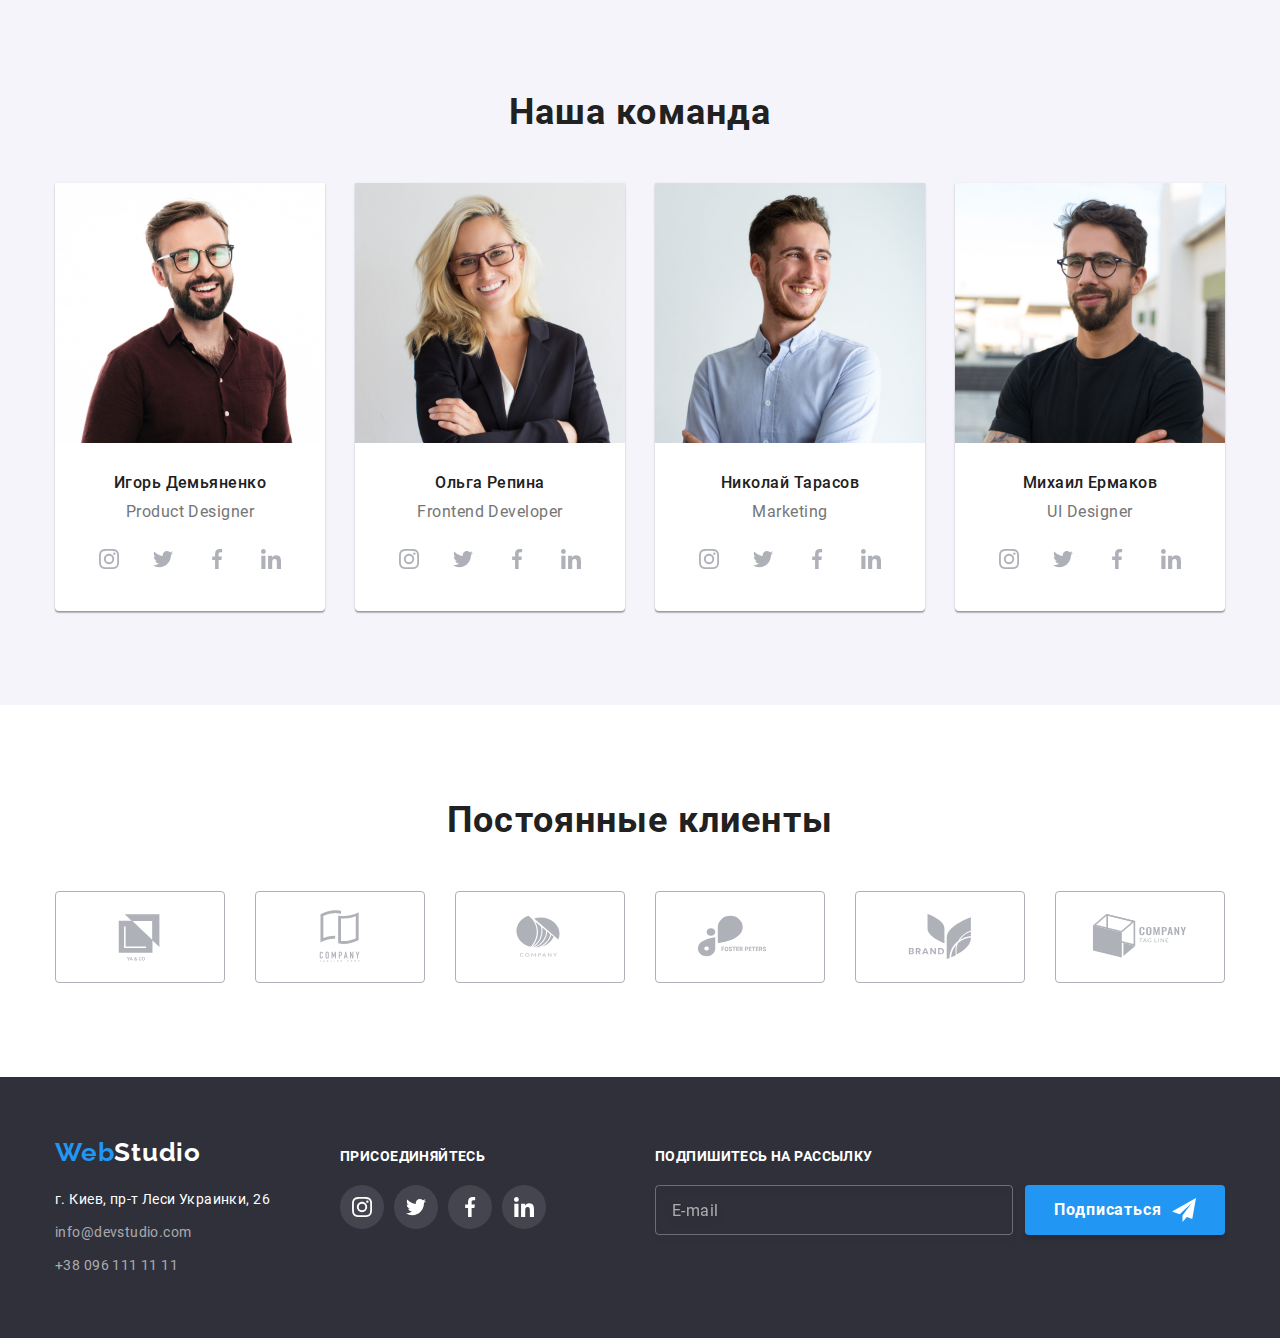
==== commit 77b0f235: "Підключив шрифти локально" ====
--- a/index.html
+++ b/index.html
@@ -7,12 +7,8 @@
     <title>WebStudio</title>
 
     <!-- fonts start -->
-    <link rel="preconnect" href="https://fonts.googleapis.com" />
-    <link rel="preconnect" href="https://fonts.gstatic.com" crossorigin />
-    <link
-      href="https://fonts.googleapis.com/css2?family=Raleway:wght@700&family=Roboto:wght@400;500;700;900&display=swap"
-      rel="stylesheet"
-    />
+    
+    
     <!-- fonts end -->
 
     <!-- normalize styles start -->
@@ -25,7 +21,8 @@
     <!-- normalize styles end-->
 
     <!-- styles start -->
-    <link rel="stylesheet" href="./css/styles.css" />
+    <link rel="stylesheet" href="./css/main.min.css" />
+
     <!-- styles end -->
   </head>
 
@@ -444,10 +441,10 @@
 
       <!-- Section clients-->
 
-      <section class="clients section">
+      <section class="client section">
         <div class="container">
-          <h2 class="clients__title tittle">Постоянные клиенты</h2>
-          <ul class="clients__list card-set list">
+          <h2 class="client__title tittle">Постоянные клиенты</h2>
+          <ul class="client__list card-set list">
             <li class="client__item card-set__item">
               <a
                 class="client__link"
@@ -528,9 +525,11 @@
     <!--Section Footer -->
 
     <footer class="footer">
-      <div class="footer__container container ">
+      <div class="footer__container container">
         <div class="footer__contacts">
-          <a class="footer__logo logo link" href="#">Web<span class="logo logo--light-text">Studio</span></a>
+          <a class="footer__logo logo link" href="#"
+            >Web<span class="logo logo--light-text">Studio</span></a
+          >
           <address class="footer-contacts">
             <ul class="footer-contacts__list list">
               <li class="footer-contacts__item">
@@ -666,15 +665,15 @@
 
           <label class="textarea">
             <span class="textarea__name">Комментарий</span>
-            <textarea class="textarea__input" name="comments" placeholder="Введите текст"></textarea>
+            <textarea
+              class="textarea__input"
+              name="comments"
+              placeholder="Введите текст"
+            ></textarea>
           </label>
 
           <label class="checkbox">
-            <input
-              class="checkbox__input visually-hidden"
-              type="checkbox"
-              name="user-agreement"
-            />
+            <input class="checkbox__input visually-hidden" type="checkbox" name="user-agreement" />
             <span class="custom-checkbox">
               <svg class="custom-checkbox__icon" width="16" height="15">
                 <use href="./images/icons.svg#icon-check"></use>
@@ -682,7 +681,11 @@
             </span>
             <span class="checkbox__agreement"
               >Соглашаюсь с рассылкой и принимаю
-              <a class="checkbox__agreement checkbox__agreement--conditions" href="#" target="_blank" rel="noopener norefferer"
+              <a
+                class="checkbox__agreement checkbox__agreement--conditions"
+                href="#"
+                target="_blank"
+                rel="noopener norefferer"
                 >Условия договора</a
               ></span
             >
--- a/css/main.min.css
+++ b/css/main.min.css
@@ -0,0 +1 @@
+@font-face{font-family:"Roboto";font-style:normal;font-weight:400;src:url("../../fonts/roboto-v30-latin_cyrillic-regular.eot");src:local(""),url("../../fonts/roboto-v30-latin_cyrillic-regular.eot?#iefix") format("embedded-opentype"),url("../../fonts/roboto-v30-latin_cyrillic-regular.woff2") format("woff2"),url("../../fonts/roboto-v30-latin_cyrillic-regular.woff") format("woff"),url("../../fonts/roboto-v30-latin_cyrillic-regular.ttf") format("truetype"),url("../../fonts/roboto-v30-latin_cyrillic-regular.svg#Roboto") format("svg")}@font-face{font-family:"Roboto";font-style:normal;font-weight:500;src:url("../../fonts/roboto-v30-latin_cyrillic-500.eot");src:local(""),url("../../fonts/roboto-v30-latin_cyrillic-500.eot?#iefix") format("embedded-opentype"),url("../../fonts/roboto-v30-latin_cyrillic-500.woff2") format("woff2"),url("../../fonts/roboto-v30-latin_cyrillic-500.woff") format("woff"),url("../../fonts/roboto-v30-latin_cyrillic-500.ttf") format("truetype"),url("../../fonts/roboto-v30-latin_cyrillic-500.svg#Roboto") format("svg")}@font-face{font-family:"Roboto";font-style:normal;font-weight:700;src:url("../../fonts/roboto-v30-latin_cyrillic-700.eot");src:local(""),url("../../fonts/roboto-v30-latin_cyrillic-700.eot?#iefix") format("embedded-opentype"),url("../../fonts/roboto-v30-latin_cyrillic-700.woff2") format("woff2"),url("../../fonts/roboto-v30-latin_cyrillic-700.woff") format("woff"),url("../../fonts/roboto-v30-latin_cyrillic-700.ttf") format("truetype"),url("../../fonts/roboto-v30-latin_cyrillic-700.svg#Roboto") format("svg")}@font-face{font-family:"Roboto";font-style:normal;font-weight:900;src:url("../../fonts/roboto-v30-latin_cyrillic-900.eot");src:local(""),url("../../fonts/roboto-v30-latin_cyrillic-900.eot?#iefix") format("embedded-opentype"),url("../../fonts/roboto-v30-latin_cyrillic-900.woff2") format("woff2"),url("../../fonts/roboto-v30-latin_cyrillic-900.woff") format("woff"),url("../../fonts/roboto-v30-latin_cyrillic-900.ttf") format("truetype"),url("../../fonts/roboto-v30-latin_cyrillic-900.svg#Roboto") format("svg")}@font-face{font-family:"Raleway";font-style:normal;font-weight:700;src:url("../../fonts/raleway-v27-latin-700.eot");src:local(""),url("../../fonts/raleway-v27-latin-700.eot?#iefix") format("embedded-opentype"),url("../../fonts/raleway-v27-latin-700.woff2") format("woff2"),url("../../fonts/raleway-v27-latin-700.woff") format("woff"),url("../../fonts/raleway-v27-latin-700.ttf") format("truetype"),url("../../fonts/raleway-v27-latin-700.svg#Raleway") format("svg")}:root{--main-font: "Roboto";--secondary-font: "Raleway";--primary-text-color: #757575;--secondary-text-color: #212121;--decoration-text-color: #2196F3;--studio-header-color: #000000;--light-text-color: #ffffff;--contacts-text-color: rgba(255, 255, 255, 0.6);--primary-icon-link-color: #AFB1B8;--main-ligt-bg-color: #ffffff;--main-darck-bg-color: #2F303A;--btn-bg-color: #2196F3;--hover-btn-bg-color: #188CE8;--secondary-bg-color: #F5F4FA;--hero-bg-color: #C4C4C4;--footer-media-link-bg-color: rgba(255, 255, 255, 0.1);--item-dscr-bg-color: rgba(47, 48, 58, 0.8);--portfolio-overlyey-bg-color: rgba(33, 150, 243, 0.9);--main-brd-color: #ECECEC;--card-brd-color: #EEEEEE;--primary-shadow: rgba(0, 0, 0, 0.15);--items: 4;--indent: 30px;--animation: 250ms cubic-bezier(0.4, 0, 0.2, 1)}.visually-hidden{position:absolute;width:1px;height:1px;margin:-1px;border:0;padding:0;white-space:nowrap;-webkit-clip-path:inset(100%);clip-path:inset(100%);clip:rect(0 0 0 0);overflow:hidden}body{font-family:var(--main-font),sans-serif;font-size:14px;line-height:1.71;color:var(--primary-text-color)}.no-scroll{overflow:hidden}h1,h2,h3,p{margin:0}img{display:block;max-width:100%;height:auto}.link{text-decoration:none}.list{list-style:none;margin:0;padding:0}.card-set{display:-webkit-box;display:-ms-flexbox;display:flex;-ms-flex-wrap:wrap;flex-wrap:wrap;margin:calc(-1*var(--indent)/2)}.card-set__item{-ms-flex-preferred-size:calc((100% - var(--indent)*var(--items))/var(--items));flex-basis:calc((100% - var(--indent)*var(--items))/var(--items));margin:calc(var(--indent)/2)}.card-set__item:hover .overlay{-webkit-transform:translateY(0);transform:translateY(0)}.btn{display:-webkit-inline-box;display:-ms-inline-flexbox;display:inline-flex;-webkit-box-align:center;-ms-flex-align:center;align-items:center;-webkit-box-pack:center;-ms-flex-pack:center;justify-content:center;min-width:200px;height:50px;font-weight:700;font-size:16px;line-height:1.88;letter-spacing:.06em;color:var(--light-text-color);-webkit-box-shadow:0px 4px 4px var(--primary-shadow);box-shadow:0px 4px 4px var(--primary-shadow);border:none;border-radius:4px;background-color:var(--btn-bg-color);cursor:pointer;-webkit-transition:background-color var(--animation);transition:background-color var(--animation)}.btn:hover,.btn:focus{background-color:var(--hover-btn-bg-color)}.container{width:1200px;padding-left:15px;padding-right:15px;margin-left:auto;margin-right:auto}.section{padding-top:94px;padding-bottom:94px}.social__title{margin-bottom:20px;font-size:14px;line-height:1.14;letter-spacing:.03em;text-transform:uppercase;color:var(--light-text-color)}.social-media{display:-webkit-box;display:-ms-flexbox;display:flex;-webkit-box-pack:center;-ms-flex-pack:center;justify-content:center}.social-media__icon{fill:currentColor}.social-media__item{width:44px;height:44px}.social-media__item:not(:last-child){margin-right:10px}.social-media__link{display:-webkit-box;display:-ms-flexbox;display:flex;-webkit-box-align:center;-ms-flex-align:center;align-items:center;-webkit-box-pack:center;-ms-flex-pack:center;justify-content:center;width:100%;height:100%;color:var(--primary-icon-link-color);border-radius:50%;-webkit-transition:color var(--animation),background-color var(--animation);transition:color var(--animation),background-color var(--animation)}.social-media__link:hover,.social-media__link:focus{color:var(--light-text-color);background-color:var(--decoration-text-color);outline:rgba(0,0,0,0)}.social-media__link--light{color:var(--light-text-color);background-color:var(--footer-media-link-bg-color);-webkit-transition:background-color var(--animation);transition:background-color var(--animation)}.tittle{font-weight:700;font-size:36px;line-height:1.17;text-align:center;letter-spacing:.03em;color:var(--secondary-text-color)}.overlay{position:absolute;top:0;left:0;-webkit-transform:translateY(101%);transform:translateY(101%);width:100%;height:100%;padding:63px 24px;background-color:var(--portfolio-overlyey-bg-color);-webkit-transition:-webkit-transform var(--animation);transition:-webkit-transform var(--animation);transition:transform var(--animation);transition:transform var(--animation), -webkit-transform var(--animation)}.logo{font-family:var(--secondary-font),sans-serif;font-weight:700;font-size:26px;line-height:1.19;letter-spacing:.03em;color:var(--decoration-text-color)}.logo--dark-text{color:var(--studio-header-color)}.logo--light-text{color:var(--light-text-color)}.nav__list{display:-webkit-box;display:-ms-flexbox;display:flex}.nav__item:not(:last-child){position:relative;margin-right:50px}.nav__link{display:block;padding-top:32px;padding-bottom:32px;font-weight:500;line-height:1.14;letter-spacing:.02em;color:var(--secondary-text-color);-webkit-transition:color var(--animation);transition:color var(--animation)}.nav__link:hover,.nav__link:focus{color:var(--decoration-text-color)}.nav__link--current{color:var(--decoration-text-color)}.nav__link--current::after{content:"";position:absolute;bottom:-1px;left:0;width:100%;height:4px;display:inline-block;border-radius:2px;background-color:var(--decoration-text-color)}.contacts{display:-webkit-box;display:-ms-flexbox;display:flex;margin-left:auto}.contacts__icon{margin-right:10px;fill:currentColor}.contacts__item:not(:last-child){margin-right:50px}.contacts__link{display:-webkit-box;display:-ms-flexbox;display:flex;padding-top:32px;padding-bottom:32px;-webkit-box-align:center;-ms-flex-align:center;align-items:center;font-weight:500;line-height:1.19;letter-spacing:.02em;color:inherit;-webkit-transition:color var(--animation);transition:color var(--animation)}.contacts__link:hover,.contacts__link:focus{color:var(--decoration-text-color)}.subscription{margin-left:auto}.subscription__title{margin-bottom:20px;font-size:14px;line-height:1.14;letter-spacing:.03em;text-transform:uppercase;color:var(--light-text-color)}.subscription__field{display:-webkit-box;display:-ms-flexbox;display:flex;gap:12px}.subscription__btn{gap:10px}.subscription__icon{fill:var(--light-text-color)}.subscription__input{width:358px;height:50px;padding:0 16px;font-size:16px;line-height:1.25;letter-spacing:.03em;color:var(--contacts-text-color);background-color:inherit;border:1px solid rgba(255,255,255,.3);-webkit-filter:drop-shadow(0px 4px 4px var(--primary-shadow));filter:drop-shadow(0px 4px 4px var(--primary-shadow));border-radius:4px;-webkit-transition:border-color var(--animation);transition:border-color var(--animation)}.subscription__input::-webkit-input-placeholder{font-size:16px;line-height:1.25;letter-spacing:.03em;color:var(--contacts-text-color)}.subscription__input::-moz-placeholder{font-size:16px;line-height:1.25;letter-spacing:.03em;color:var(--contacts-text-color)}.subscription__input:-ms-input-placeholder{font-size:16px;line-height:1.25;letter-spacing:.03em;color:var(--contacts-text-color)}.subscription__input::-ms-input-placeholder{font-size:16px;line-height:1.25;letter-spacing:.03em;color:var(--contacts-text-color)}.subscription__input::placeholder{font-size:16px;line-height:1.25;letter-spacing:.03em;color:var(--contacts-text-color)}.subscription__input:hover,.subscription__input:focus{border-color:var(--light-text-color);outline:rgba(0,0,0,0)}.project{--items: 3}.project__card{position:relative;overflow:hidden}.project__desc{font-size:18px;line-height:1.56;letter-spacing:.03em;color:var(--light-text-color)}.project__inf{padding:20px 24px;border:1px solid var(--card-brd-color);border-top:none}.project__name{margin-bottom:4px;font-weight:700;font-size:18px;line-height:2;letter-spacing:.06em;color:var(--secondary-text-color)}.project__type{font-size:16px;line-height:1.88;letter-spacing:.03em;color:var(--primary-text-color)}.project__link{display:block;-webkit-transition:-webkit-box-shadow var(--animation);transition:-webkit-box-shadow var(--animation);transition:box-shadow var(--animation);transition:box-shadow var(--animation), -webkit-box-shadow var(--animation)}.project__link:hover,.project__link:focus{-webkit-box-shadow:0px 1px 1px rgba(0,0,0,.12),0px 4px 4px rgba(0,0,0,.06),1px 4px 6px rgba(0,0,0,.16);box-shadow:0px 1px 1px rgba(0,0,0,.12),0px 4px 4px rgba(0,0,0,.06),1px 4px 6px rgba(0,0,0,.16)}.backdrop{position:fixed;top:0;left:0;width:100%;height:100%;background-color:rgba(0,0,0,.2);opacity:1;visibility:visible;pointer-events:initial;-webkit-transition:opacity var(--animation),visibility var(--animation);transition:opacity var(--animation),visibility var(--animation)}.backdrop.is-hidden{opacity:0;visibility:hidden;pointer-events:none}.modal{position:relative;top:50%;left:50%;padding:40px;-webkit-transform:translate(-50%, -50%);transform:translate(-50%, -50%);width:528px;min-height:581px;background-color:var(--main-ligt-bg-color);-webkit-box-shadow:0px 1px 3px rgba(0,0,0,.12),0px 1px 1px rgba(0,0,0,.14),0px 2px 1px rgba(0,0,0,.2);box-shadow:0px 1px 3px rgba(0,0,0,.12),0px 1px 1px rgba(0,0,0,.14),0px 2px 1px rgba(0,0,0,.2);border-radius:4px}.modal__btn{margin-right:auto;margin-left:auto}.close-btn{position:absolute;top:8px;right:8px;display:-webkit-box;display:-ms-flexbox;display:flex;-webkit-box-align:center;-ms-flex-align:center;align-items:center;-webkit-box-pack:center;-ms-flex-pack:center;justify-content:center;width:30px;height:30px;padding:0;background-color:var(--main-ligt-bg-color);border-radius:50%;border:1px solid rgba(0,0,0,.1);cursor:pointer}.close-btn__icon{-webkit-transition:fill var(--animation);transition:fill var(--animation)}.close-btn:hover>.close-btn__icon,.close-btn:focus>.close-btn__icon{fill:var(--decoration-text-color)}.register-form{display:-webkit-inline-box;display:-ms-inline-flexbox;display:inline-flex;-webkit-box-orient:vertical;-webkit-box-direction:normal;-ms-flex-direction:column;flex-direction:column}.register-form__title{margin-bottom:12px;font-weight:700;font-size:20px;line-height:1.15;letter-spacing:.03em;color:var(--secondary-text-color)}.register-form__field{margin-bottom:10px}.register-form__label{display:block;margin-bottom:4px;font-size:12px;line-height:1.17;letter-spacing:.01em}.register-form__box{position:relative}.register-form__icon{position:absolute;top:50%;left:12px;-webkit-transform:translateY(-50%);transform:translateY(-50%);-webkit-transition:fill var(--animation);transition:fill var(--animation)}.register-form__input{width:100%;height:40px;padding:0 8px 0 41px;font-size:12px;line-height:1.17;letter-spacing:.01em;border:1px solid rgba(33,33,33,.2);border-radius:4px;-webkit-transition:border-color var(--animation);transition:border-color var(--animation)}.register-form__input:hover,.register-form__input:focus,.register-form__input:hover+.register-form__icon,.register-form__input:focus+.register-form__icon{border-color:var(--decoration-text-color);outline:rgba(0,0,0,0);fill:var(--decoration-text-color)}.textarea__name{margin-bottom:4px;font-size:12px;line-height:1.17;letter-spacing:.01em}.textarea__input{resize:none;width:100%;height:120px;padding:12px 16px;margin-bottom:20px;font-size:12px;line-height:1.17;letter-spacing:.01em;border:1px solid rgba(33,33,33,.2);border-radius:4px;-webkit-transition:border-color var(--animation);transition:border-color var(--animation)}.textarea__input:hover,.textarea__input:focus{border-color:var(--decoration-text-color);outline:rgba(0,0,0,0)}.textarea__input::-webkit-input-placeholder{font-size:12px;line-height:1.17;letter-spacing:.01em;color:rgba(117,117,117,.5)}.textarea__input::-moz-placeholder{font-size:12px;line-height:1.17;letter-spacing:.01em;color:rgba(117,117,117,.5)}.textarea__input:-ms-input-placeholder{font-size:12px;line-height:1.17;letter-spacing:.01em;color:rgba(117,117,117,.5)}.textarea__input::-ms-input-placeholder{font-size:12px;line-height:1.17;letter-spacing:.01em;color:rgba(117,117,117,.5)}.textarea__input::placeholder{font-size:12px;line-height:1.17;letter-spacing:.01em;color:rgba(117,117,117,.5)}.custom-checkbox{display:-webkit-inline-box;display:-ms-inline-flexbox;display:inline-flex;-webkit-box-align:center;-ms-flex-align:center;align-items:center;-webkit-box-pack:center;-ms-flex-pack:center;justify-content:center;width:16px;height:15px;margin-right:7px;outline:2px solid var(--primary-text-color);outline-offset:-2px;border-radius:2px;-webkit-transition:background-color var(--animation),outline-color var(--animation),-webkit-filter var(--animation);transition:background-color var(--animation),outline-color var(--animation),-webkit-filter var(--animation);transition:background-color var(--animation),outline-color var(--animation),filter var(--animation);transition:background-color var(--animation),outline-color var(--animation),filter var(--animation),-webkit-filter var(--animation)}.custom-checkbox__icon{fill:var(--light-text-color)}.checkbox{display:-webkit-box;display:-ms-flexbox;display:flex;-webkit-box-align:center;-ms-flex-align:center;align-items:center;-webkit-box-pack:center;-ms-flex-pack:center;justify-content:center;margin-bottom:30px;cursor:pointer}.checkbox__input:hover+.custom-checkbox,.checkbox__input:focus+.custom-checkbox{outline-color:var(--secondary-text-color)}.checkbox__input:checked+.custom-checkbox{background-color:var(--decoration-text-color);outline-color:rgba(0,0,0,0);-webkit-filter:drop-shadow(0px 4px 4px rgba(0, 0, 0, 0.25));filter:drop-shadow(0px 4px 4px rgba(0, 0, 0, 0.25))}.checkbox__agreement{letter-spacing:.03em;-webkit-user-select:none;-moz-user-select:none;-ms-user-select:none;user-select:none}.checkbox__agreement--conditions{text-decoration:underline;color:var(--decoration-text-color)}.header{border-bottom:1px solid var(--main-brd-color)}.header__container,.header__nav{display:-webkit-box;display:-ms-flexbox;display:flex;-webkit-box-align:center;-ms-flex-align:center;align-items:center}.header__logo{padding-top:24px;padding-bottom:25px;margin-right:93px}.hero{max-width:1600px;margin-right:auto;margin-left:auto;padding-top:200px;padding-bottom:200px;text-align:center;background-color:var(--hero-bg-color);background-image:-webkit-gradient(linear, left top, right top, from(rgba(47, 48, 58, 0.4)), to(rgba(47, 48, 58, 0.4))),url(../images/hero/bg-img.jpg);background-image:linear-gradient(to right, rgba(47, 48, 58, 0.4), rgba(47, 48, 58, 0.4)),url(../images/hero/bg-img.jpg);background-repeat:no-repeat;background-position:center;background-size:cover}.hero__title{width:696px;margin:0 auto;font-weight:900;font-size:44px;line-height:1.36;letter-spacing:.06em;text-transform:uppercase;color:var(--light-text-color)}.hero__btn{margin-top:30px}.feature__title{margin-bottom:50px}.feature__icon{display:-webkit-box;display:-ms-flexbox;display:flex;-webkit-box-align:center;-ms-flex-align:center;align-items:center;-webkit-box-pack:center;-ms-flex-pack:center;justify-content:center;width:270px;height:120px;margin-bottom:30px;border-radius:4px;background-color:var(--secondary-bg-color)}.feature__subtitle{margin-bottom:10px;font-weight:700;font-size:inherit;line-height:1.14;letter-spacing:.03em;text-transform:uppercase;color:var(--secondary-text-color)}.feature__description{letter-spacing:.03em}.examples{padding-top:0}.examples__title{margin-bottom:50px}.examples__list{--items: 3}.examples__item{position:relative}.examples__description{position:absolute;bottom:0;left:0;display:-webkit-box;display:-ms-flexbox;display:flex;-webkit-box-align:center;-ms-flex-align:center;align-items:center;-webkit-box-pack:center;-ms-flex-pack:center;justify-content:center;width:100%;height:70px;font-weight:700;line-height:1.14;letter-spacing:.03em;text-transform:uppercase;color:var(--light-text-color);background-color:var(--item-dscr-bg-color)}.team{background-color:var(--secondary-bg-color)}.team__title{margin-bottom:50px}.team__item{background-color:var(--main-ligt-bg-color);-webkit-box-shadow:0px 1px 3px rgba(0,0,0,.12),0px 1px 1px rgba(0,0,0,.14),0px 2px 1px rgba(0,0,0,.2);box-shadow:0px 1px 3px rgba(0,0,0,.12),0px 1px 1px rgba(0,0,0,.14),0px 2px 1px rgba(0,0,0,.2);border-radius:0px 0px 4px 4px}.team__photo{margin-bottom:30px}.team__subtitle{margin-bottom:10px;font-weight:500;font-size:16px;line-height:1.19;text-align:center;letter-spacing:.03em;color:var(--secondary-text-color)}.team__position{margin-bottom:16px;font-size:16px;line-height:1.19;text-align:center;letter-spacing:.03em}.team__social-media{margin-bottom:30px}.client__title{margin-bottom:50px}.client__list{--items: 6}.client__item{height:92px}.client__icon{fill:currentColor}.client__link{display:-webkit-box;display:-ms-flexbox;display:flex;-webkit-box-align:center;-ms-flex-align:center;align-items:center;-webkit-box-pack:center;-ms-flex-pack:center;justify-content:center;width:100%;height:100%;border:1px solid #afb1b8;border-radius:4px;color:var(--primary-icon-link-color);-webkit-transition:color var(--animation),border-color var(--animation);transition:color var(--animation),border-color var(--animation)}.client__link:hover,.client__link:focus{color:var(--decoration-text-color);border-color:var(--decoration-text-color);outline:rgba(0,0,0,0)}.portfolio__title{margin-bottom:50px}.portfolio__nav{display:-webkit-box;display:-ms-flexbox;display:flex;-webkit-box-pack:center;-ms-flex-pack:center;justify-content:center;gap:8px;margin-bottom:50px}.portfolio__btn{padding:6px 22px;font-weight:500;font-size:16px;line-height:1.63;text-align:center;letter-spacing:.03em;color:var(--secondary-text-color);border-radius:4px;border:none;background-color:var(--secondary-bg-color);cursor:pointer;-webkit-transition:color var(--animation),background-color var(--animation),-webkit-box-shadow var(--animation);transition:color var(--animation),background-color var(--animation),-webkit-box-shadow var(--animation);transition:color var(--animation),background-color var(--animation),box-shadow var(--animation);transition:color var(--animation),background-color var(--animation),box-shadow var(--animation),-webkit-box-shadow var(--animation)}.portfolio__btn:hover,.portfolio__btn:focus{color:var(--light-text-color);background-color:var(--btn-bg-color);-webkit-box-shadow:0px 3px 1px rgba(0,0,0,.1),0px 1px 2px rgba(0,0,0,.08),0px 2px 2px rgba(0,0,0,.12);box-shadow:0px 3px 1px rgba(0,0,0,.1),0px 1px 2px rgba(0,0,0,.08),0px 2px 2px rgba(0,0,0,.12)}.footer{padding-top:60px;padding-bottom:60px;background-color:var(--main-darck-bg-color)}.footer__container{display:-webkit-box;display:-ms-flexbox;display:flex;-webkit-box-align:baseline;-ms-flex-align:baseline;align-items:baseline}.footer__contacts{margin-right:70px}.footer__logo{display:block;margin-bottom:20px}.footer-contacts{font-style:inherit}.footer-contacts__link{letter-spacing:.03em;color:var(--contacts-text-color);-webkit-transition:color var(--animation);transition:color var(--animation)}.footer-contacts__link--light{color:var(--light-text-color)}.footer-contacts__link:hover,.footer-contacts__link:focus{color:var(--decoration-text-color)}.footer-contacts__item:not(:last-child){margin-bottom:9px}/*# sourceMappingURL=main.min.css.map */